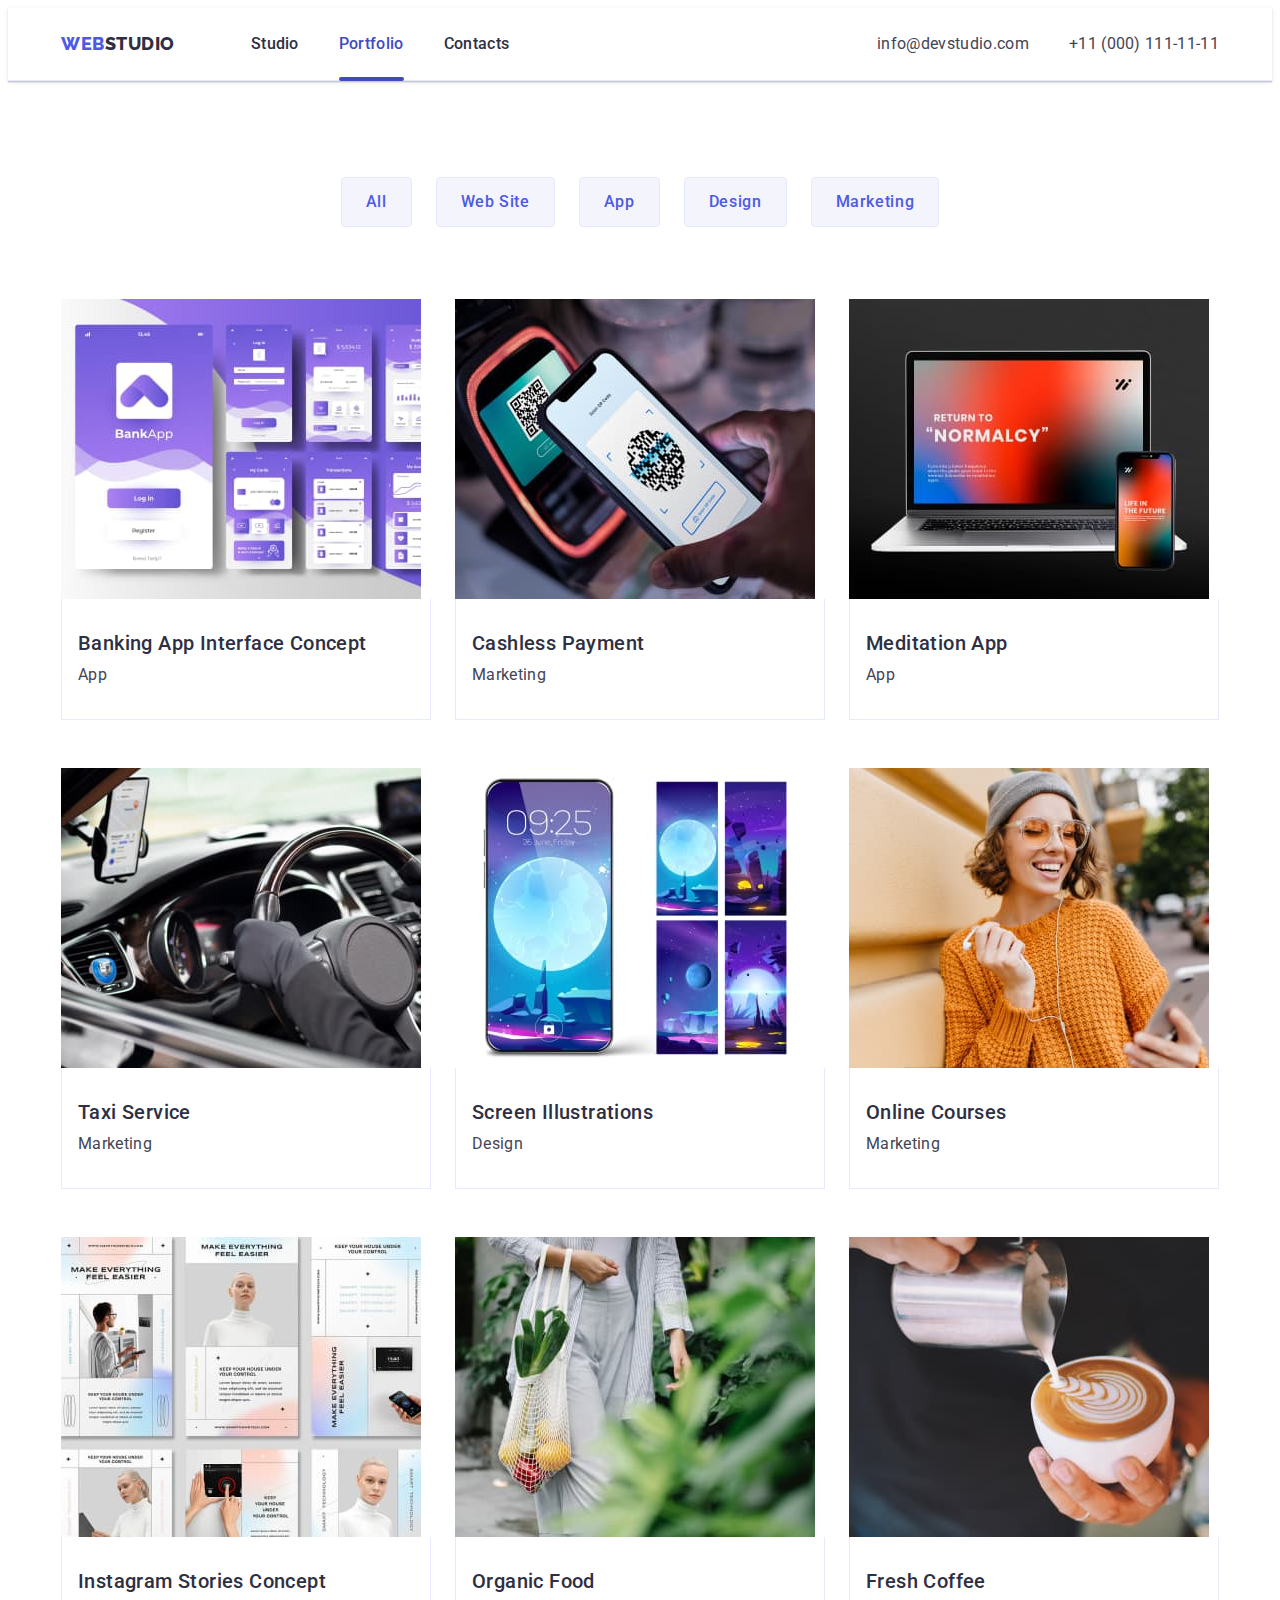
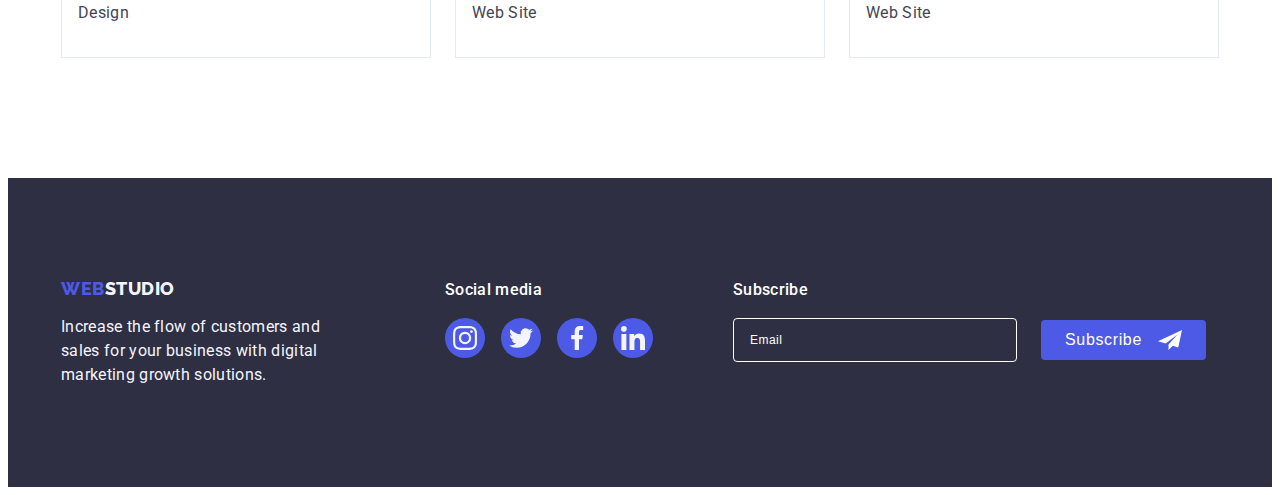
==== portfolio.html @ 1155e31e "hw7" ====
<!DOCTYPE html>
<html lang="en">
  <head>
    <meta charset="UTF-8" />
    <meta http-equiv="X-UA-Compatible" content="IE=edge" />
    <meta name="viewport" content="width=device-width, initial-scale=1.0" />
    <title>WebStudio</title>
    <link rel="preconnect" href="https://fonts.googleapis.com" />
    <link rel="preconnect" href="https://fonts.gstatic.com" crossorigin />
    <link
      href="https://fonts.googleapis.com/css2?family=Raleway:wght@800&family=Roboto:wght@400;500;700;900&display=swap"
      rel="stylesheet"
    />
    <link
      rel="stylesheet"
      href="https://cdnjs.cloudflare.com/ajax/libs/modern-normalize/1.1.0/modern-normalize.min.css"
      integrity="sha512-wpPYUAdjBVSE4KJnH1VR1HeZfpl1ub8YT/NKx4PuQ5NmX2tKuGu6U/JRp5y+Y8XG2tV+wKQpNHVUX03MfMFn9Q=="
      crossorigin="anonymous"
      referrerpolicy="no-referrer"
    />
    <link rel="stylesheet" href="./css/styles.css" />
  </head>
  <body>
    <!-- Header section -->
    <header class="header">
      <div class="header-container container">
        <nav class="nav-container">
          <a href="./index.html" class="link-logo link"
            >Web<span class="link-title-primary">Studio</span></a
          >
          <ul class="list">
            <li><a href="./index.html" class="nav-item link">Studio</a></li>
            <li>
              <a href="./portfolio.html" class="nav-item link active">Portfolio</a>
            </li>
            <li><a href="" class="nav-item link">Contacts</a></li>
          </ul>
        </nav>
        <address class="contact-info">
          <ul class="contact-container list">
            <li>
              <a href="mailto:info@devstudio.com" class="contact link"
                >info@devstudio.com</a
              >
            </li>
            <li>
              <a href="tel:+110001111111" class="contact link"
                >+11 (000) 111-11-11</a
              >
            </li>
          </ul>
        </address>
      </div>
    </header>
    <main>
      <!-- Filter section -->
      <section class="portfolio-section">
        <div class="container">
          <h1 class="hidden-title">Portfolio</h1>
          <ul class="list list-filter">
            <li>
              <button type="button" class="filter-button">All</button>
            </li>
            <li>
              <button type="button" class="filter-button">Web Site</button>
            </li>
            <li>
              <button type="button" class="filter-button">App</button>
            </li>
            <li>
              <button type="button" class="filter-button">Design</button>
            </li>
            <li>
              <button type="button" class="filter-button">Marketing</button>
            </li>
          </ul>
          <!-- Examples -->
          <ul class="list list-examples-d">
            <li class="list-examples-d-item">
              <a href="" class="link-project link">
                <div class="thumb">
                  <img
                    src="./images/portfolio/img.jpg"
                    alt="example of service"
                    width="360"
                  />
                  <p class="overlay-text">
                    14 Stylish and User-Friendly App Design Concepts · Task
                    Manager App · Calorie Tracker App · Exotic Fruit Ecommerce
                    App · Cloud Storage App
                  </p>
                </div>
                <div class="list-examples-desc">
                  <h2 class="serv-ex-title">Banking App Interface Concept</h2>
                  <p class="serv-ex-desc">App</p>
                </div>
              </a>
            </li>
            <li class="list-examples-d-item">
              <a href="" class="link-project link">
                <div class="thumb">
                  <img
                    src="./images/portfolio/img2.jpg"
                    alt="example of service"
                    width="360"
                  />
                  <p class="overlay-text">
                    14 Stylish and User-Friendly App Design Concepts · Task
                    Manager App · Calorie Tracker App · Exotic Fruit Ecommerce
                    App · Cloud Storage App
                  </p>
                </div>
                <div class="list-examples-desc">
                  <h2 class="serv-ex-title">Cashless Payment</h2>
                  <p class="serv-ex-desc">Marketing</p>
                </div>
              </a>
            </li>
            <li class="list-examples-d-item">
              <a href="" class="link-project link">
                <div class="thumb">
                  <img
                    src="./images/portfolio/img3.jpg"
                    alt="example of service"
                    width="360"
                  />
                  <p class="overlay-text">
                    14 Stylish and User-Friendly App Design Concepts · Task
                    Manager App · Calorie Tracker App · Exotic Fruit Ecommerce
                    App · Cloud Storage App
                  </p>
                </div>
                <div class="list-examples-desc">
                  <h2 class="serv-ex-title">Meditation App</h2>
                  <p class="serv-ex-desc">App</p>
                </div>
              </a>
            </li>
            <li class="list-examples-d-item">
              <a href="" class="link-project link">
                <div class="thumb">
                  <img
                    src="./images/portfolio/img4.jpg"
                    alt="example of service"
                    width="360"
                  />
                  <p class="overlay-text">
                    14 Stylish and User-Friendly App Design Concepts · Task
                    Manager App · Calorie Tracker App · Exotic Fruit Ecommerce
                    App · Cloud Storage App
                  </p>
                </div>
                <div class="list-examples-desc">
                  <h2 class="serv-ex-title">Taxi Service</h2>
                  <p class="serv-ex-desc">Marketing</p>
                </div>
              </a>
            </li>
            <li class="list-examples-d-item">
              <a href="" class="link-project link">
                <div class="thumb">
                  <img
                    src="./images/portfolio/img5.jpg"
                    alt="example of service"
                    width="360"
                  />
                  <p class="overlay-text">
                    14 Stylish and User-Friendly App Design Concepts · Task
                    Manager App · Calorie Tracker App · Exotic Fruit Ecommerce
                    App · Cloud Storage App
                  </p>
                </div>
                <div class="list-examples-desc">
                  <h2 class="serv-ex-title">Screen Illustrations</h2>
                  <p class="serv-ex-desc">Design</p>
                </div>
              </a>
            </li>
            <li class="list-examples-d-item">
              <a href="" class="link-project link">
                <div class="thumb">
                  <img
                    src="./images/portfolio/img6.jpg"
                    alt="example of service"
                    width="360"
                  />
                  <p class="overlay-text">
                    14 Stylish and User-Friendly App Design Concepts · Task
                    Manager App · Calorie Tracker App · Exotic Fruit Ecommerce
                    App · Cloud Storage App
                  </p>
                </div>
                <div class="list-examples-desc">
                  <h2 class="serv-ex-title">Online Courses</h2>
                  <p class="serv-ex-desc">Marketing</p>
                </div>
              </a>
            </li>
            <li class="list-examples-d-item">
              <a href="" class="link-project link">
                <div class="thumb">
                  <img
                    src="./images/portfolio/img7.jpg"
                    alt="example of service"
                    width="360"
                  />
                  <p class="overlay-text">
                    14 Stylish and User-Friendly App Design Concepts · Task
                    Manager App · Calorie Tracker App · Exotic Fruit Ecommerce
                    App · Cloud Storage App
                  </p>
                </div>
                <div class="list-examples-desc">
                  <h2 class="serv-ex-title">Instagram Stories Concept</h2>
                  <p class="serv-ex-desc">Design</p>
                </div>
              </a>
            </li>
            <li class="list-examples-d-item">
              <a href="" class="link-project link">
                <div class="thumb">
                  <img
                    src="./images/portfolio/img8.jpg"
                    alt="example of service"
                    width="360"
                  />
                  <p class="overlay-text">
                    14 Stylish and User-Friendly App Design Concepts · Task
                    Manager App · Calorie Tracker App · Exotic Fruit Ecommerce
                    App · Cloud Storage App
                  </p>
                </div>
                <div class="list-examples-desc">
                  <h2 class="serv-ex-title">Organic Food</h2>
                  <p class="serv-ex-desc">Web Site</p>
                </div>
              </a>
            </li>
            <li class="list-examples-d-item">
              <a href="" class="link-project link">
                <div class="thumb">
                  <img
                    src="./images/portfolio/img9.jpg"
                    alt="example of service"
                    width="360"
                  />
                  <p class="overlay-text">
                    14 Stylish and User-Friendly App Design Concepts · Task
                    Manager App · Calorie Tracker App · Exotic Fruit Ecommerce
                    App · Cloud Storage App
                  </p>
                </div>
                <div class="list-examples-desc">
                  <h2 class="serv-ex-title">Fresh Coffee</h2>
                  <p class="serv-ex-desc">Web Site</p>
                </div>
              </a>
            </li>
          </ul>
        </div>
      </section>
    </main>
    <footer class="footer">
      <div class="footer-container container">
        <div class="footer-container-info">
          <a href="./index.html" class="link-logo footer-link link"
            >Web<span class="link-title-secondary">Studio</span></a
          >
          <p class="footer-text">
            Increase the flow of customers and sales for your business with
            digital marketing growth solutions.
          </p>
        </div>
        <div class="footer-socials-links">
          <p class="soc-media" style="margin-top: 0">Social media</p>
          <ul class="footer-soc-list list">
            <li class="footer-soc-item">
              <a href="" class="footer-soc-link link">
                <svg class="footer-icon" width="24" height="24">
                  <use href="./images/icons.svg#icon-instagram"></use>
                </svg>
              </a>
            </li>
            <li class="footer-soc-item">
              <a href="" class="footer-soc-link link">
                <svg class="footer-icon" width="24" height="24">
                  <use href="./images/icons.svg#icon-twitter"></use>
                </svg>
              </a>
            </li>
            <li class="footer-soc-item">
              <a href="" class="footer-soc-link link">
                <svg class="footer-icon" width="24" height="24">
                  <use href="./images/icons.svg#icon-facebook"></use>
                </svg>
              </a>
            </li>
            <li class="footer-soc-item">
              <a href="" class="footer-soc-link link">
                <svg class="footer-icon" width="24" height="24">
                  <use href="./images/icons.svg#icon-linkedin"></use>
                </svg>
              </a>
            </li>
          </ul>
        </div>
        <div class="subscription-form">
          <p class="subscription-title">Subscribe</p>
          <form>
            <div class="sub-form-wrapper">
              <input
                class="subscription-form-field"
                type="email"
                name="sub_field"
                id="sub_field"
                placeholder="Email"
              />
              <button class="sub-button button" type="button">
                Subscribe
                <svg class="sub-icon" width="24" height="24">
                  <use href="./images/icons.svg#icon-sub"></use>
                </svg>
              </button>
            </div>
          </form>
        </div>
      </div>
    </footer>
  </body>
</html>
---- css/styles.css ----
.list {
  list-style: none;
  padding: 0;
  margin: 0;
}

.link {
  color: inherit;
  text-decoration: none;
}

h1,
h2,
h3,
h4,
h5,
h6,
p {
  margin: 0;
}

img {
  display: block;
  max-width: 100%;
  height: auto;
}

button {
  cursor: pointer;
}
:root {
  --color-iris: #4d5ae5;
  --color-ocean: #404bbf;
  --color-navy-blue: #2e2f42;
  --color-green: #31d0aa;
  --color-slate: #434455;
  --color-light-slate: #8e8f99;
  --color-cornflower: #e7e9fc;
  --color-cloud: #f4f4fd;
  --color-navy-blue-modal: #2e2f42;
  --color-grey: #2e2f42;
  --color-white: #ffffff;
  --color-dairy: #fcfcfc;
  --anim-style: 250ms cubic-bezier(0.4, 0, 0.2, 1);
}
img {
  display: block;
}
body {
  font-size: 16px;
  font-family: 'Roboto', sans-serif;
  background-color: var(--color-white);
  color: var(--color-slate);
}

.container {
  max-width: 1158px;
  margin: 0 auto;
  padding: 0 15px;
}
/* Header section */

.header {
  background-color: var(--color-white);
  border-bottom: 1px solid var(--color-cornflower);
  box-shadow: 0px 2px 1px rgba(46, 47, 66, 0.08),
    0px 1px 1px rgba(46, 47, 66, 0.16), 0px 1px 6px rgba(46, 47, 66, 0.08);
}
.header-container {
  display: flex;
  align-items: center;
}
.nav-container {
  display: flex;
  justify-content: center;
  align-items: center;
  margin-right: auto;
}
.nav-container .list {
  gap: 40px;
  display: flex;
  /* padding: 24px 0; */
}
.nav-list {
  gap: 40px;
  display: flex;
  padding: 24px 0;
}
.contact-container {
  gap: 40px;
  display: flex;
}
/* Logo */
.link-logo {
  font-family: 'Raleway', sans-serif;
  font-weight: 800;
  font-size: 18px;
  line-height: 1.17;
  letter-spacing: 0.03em;
  text-transform: uppercase;
  text-decoration: none;
  color: var(--color-iris);
  margin-right: 76px;
}

.link-title-primary {
  color: var(--color-navy-blue);
}

/* Navigation */

.list {
  list-style: none;
  padding: 0;
  margin: 0;
}
.nav-item {
  font-weight: 500;
  font-size: 16px;
  line-height: 1.5;
  letter-spacing: 0.02em;
  color: var(--color-navy-blue);
  padding: 24px 0;
  display: block;
  position: relative;
  transition: color var(--anim-style);
}
.link {
  text-decoration: none;
}
.link:hover,
.link:focus {
  color: var(--color-ocean);
}

/* Contacts */

.contact-info {
  font-style: normal;
}

.contact {
  font-weight: 400;
  text-decoration: none;
  line-height: 1.5;
  letter-spacing: 0.02em;
  transition: color var(--anim-style);
}

.contact:hover {
  color: var(--color-ocean);
}

.contact:focus {
  color: var(--color-ocean);
}

/* Hero section  */
.hero-section {
  background-color: var(--color-navy-blue);
  padding: 188px 0;
  background-image: linear-gradient(
      rgba(46, 47, 66, 0.7),
      rgba(46, 47, 66, 0.7)
    ),
    url(../images/heroimg.jpg);
  background-repeat: no-repeat;
  background-size: cover;
  background-position: center;
  margin: 0 auto;
  max-width: 1440px;
}

.order-button {
  font-family: 'Roboto', sans-serif;
  font-weight: 500;
  font-size: 16px;
  line-height: 1.5;
  letter-spacing: 0.04em;
  background: var(--color-iris);
  box-shadow: 0px 4px 4px rgba(0, 0, 0, 0.15);
  border-radius: 4px;
  color: var(--color-white);
  display: block;
  min-width: 169px;
  height: 56px;
  border: none;
  padding: 16px 32px;
  margin-right: auto;
  margin-left: auto;
  cursor: pointer;
  transition: background-color var(--anim-style);
}

.order-button:hover,
.order-button:focus {
  background: var(--color-ocean);
  box-shadow: 0px 4px 4px rgba(0, 0, 0, 0.15);
}

.main-title {
  font-weight: 700;
  font-size: 56px;
  line-height: 1.07;
  letter-spacing: 0.02em;
  color: var(--color-white);
  text-align: center;
  max-width: 496px;
  margin: 0 auto;
  margin-bottom: 48px;
  text-align: center;
}

/* Services */
.hidden-title {
  position: absolute;
  width: 1px;
  height: 1px;
  margin: -1px;
  border: 0;
  padding: 0;
  white-space: nowrap;
  clip-path: inset(100%);
  clip: rect(0 0 0 0);
  overflow: hidden;
}
.list-services {
  list-style: none;
  display: flex;
  gap: 24px;
}
.list-service-item {
  flex-basis: calc(((100% - 3 * 24px) / 4));
}
.icons-cont {
  display: flex;
  justify-content: center;
  align-items: center;
  background-color: var(--color-cloud);
  border-radius: 4px;
  width: 264px;
  height: 112px;
  margin-bottom: 8px;
}
.serv-desc {
  font-weight: 400;
  font-size: 16px;
  line-height: 1.5;
  letter-spacing: 0.02em;
  color: var(--color-slate);
}

.serv-title {
  font-weight: 500;
  font-size: 20px;
  line-height: 1.2;
  letter-spacing: 0.02em;
  color: var(--color-navy-blue);
  margin-bottom: 8px;
}

/* Services example */

.list-examples {
  list-style: none;
  display: flex;
  gap: 24px;
}
.services-section {
  padding: 120px 0;
}
.title-examples {
  font-weight: 700;
  font-size: 36px;
  line-height: 1.11;
  letter-spacing: 0.02em;
  text-transform: capitalize;
  color: var(--color-navy-blue);
  text-align: center;
  margin-bottom: 72px;
}
.examples-section {
  padding-bottom: 120px;
}
/* Team */

.team-section {
  background-color: var(--color-cloud);
  padding: 120px 0;
}

.title-team {
  font-weight: 700;
  font-size: 36px;
  line-height: 1.11;
  letter-spacing: 0.02em;
  text-transform: capitalize;
  color: var(--color-navy-blue);
  text-align: center;
  margin-bottom: 72px;
}
.emp-desc {
  padding: 32px 0;
}
.employee-name {
  font-weight: 500;
  font-size: 20px;
  line-height: 1.2;
  letter-spacing: 0.02em;
  color: var(--color-navy-blue);
  text-align: center;
  margin-bottom: 8px;
}

.duty {
  font-weight: 400;
  font-size: 16px;
  line-height: 1.5;
  letter-spacing: 0.02em;
  color: var(--color-slate);
  text-align: center;
  margin-bottom: 8px;
}
.socials {
  display: flex;
  justify-content: center;
  align-items: center;
  gap: 24px;
}
.socials-link {
  background-color: var(--color-iris);
  width: 40px;
  height: 40px;
  display: flex;
  justify-content: center;
  align-items: center;
  border-radius: 50%;
  transition: background-color var(--anim-style);
}
.socials-link:hover,
.socials-link:focus {
  background-color: var(--color-ocean);
}
.socials-icon {
  fill: var(--color-cloud);
}
.list-team {
  list-style: none;
  display: flex;
  gap: 24px;
}

.team-frame {
  background-color: var(--color-white);
  flex-basis: calc((100% - 3 * 24px) / 4);
  border-radius: 0 0 4px 4px;
  box-shadow: 0px 1px 6px rgba(46, 47, 66, 0.08),
    0px 1px 1px rgba(46, 47, 66, 0.16), 0px 2px 1px rgba(46, 47, 66, 0.08);
}

/* Footer */

.footer {
  background-color: var(--color-navy-blue);
  padding: 100px 0;
}
.footer-container {
  display: flex;
  align-items: baseline;
}
.footer-container-info {
  margin-right: 120px;
}
.link-title-secondary {
  color: var(--color-cloud);
}
.soc-media {
  font-family: 'Roboto';
  font-weight: 500;
  font-size: 16px;
  line-height: 1.5;
  letter-spacing: 0.02em;
  margin-bottom: 16px;
  color: var(--color-white);
  margin-bottom: 16px;
}
.footer-soc-list {
  display: flex;
  gap: 16px;
}
.footer-soc-item {
  width: 40px;
  height: 40px;
}
.footer-soc-link {
  background-color: var(--color-iris);
  width: 100%;
  height: 100%;
  display: flex;
  justify-content: center;
  align-items: center;
  border-radius: 50%;
  transition: background-color var(--anim-style);
}
.footer-soc-link:hover,
.footer-soc-link:focus {
  background-color: var(--color-green);
}
.footer-text {
  font-size: 16px;
  line-height: 1.5;
  letter-spacing: 0.02em;
  color: var(--color-cloud);
  width: 264px;
}
.footer-link {
  display: inline-block;
  margin-bottom: 16px;
  margin-right: 0;
}
.footer-icon {
  fill: var(--color-cloud);
}

.subscription-form {
  margin-left: 80px;
}

.sub-form-wrapper {
  display: flex;
  justify-content: center;
  align-items: center;
  gap: 24px;
}

.subscription-title {
  font-weight: 500;
  font-size: 16px;
  line-height: 1.5;
  letter-spacing: 0.02em;
  color: var(--color-white);
  margin-bottom: 16px;
}

.subscription-form-field {
  border: 1px solid var(--color-white);
  border-radius: 4px;
  width: 264px;
  height: 40px;
  background-color: var(--color-navy-blue);
  outline: transparent;
  outline-offset: -1px;
  transition: outline var(--anim-style);
  color: var(--color-white);
  padding-left: 16px;
  font-size: 12px;
  line-height: 2;
  letter-spacing: 0.04em;
}

.subscription-form-field::placeholder {
  color: var(--color-white);
}

.subscription-form-field:focus {
  outline: 1px solid var(--color-iris);
}

.sub-button {
  display: flex;
  justify-content: center;
  align-items: center;
  background: var(--color-iris);
  border-radius: 4px;
  font-weight: 500;
  font-size: 16px;
  line-height: 1.5;
  letter-spacing: 0.04em;
  color: var(--color-white);
  gap: 16px;
  width: 165px;
  height: 40px;
  padding: 8px 24px;
  border: none;
  transition: background var(--anim-style);
}

.sub-button:hover,
.sub-button:focus {
  background: var(--color-ocean);
}

/* Portfolio */

.portfolio-section {
  padding: 96px 0 120px;
}
.list-filter {
  display: flex;
  justify-content: center;
  gap: 24px;
  margin-bottom: 72px;
}

/* Buttons */
.filter-button {
  font-family: 'Roboto', sans-serif;
  background-color: var(--color-cloud);
  font-weight: 500;
  font-size: 16px;
  line-height: 1.5;
  letter-spacing: 0.04em;
  color: var(--color-iris);
  padding: 12px 24px;
  border: 1px solid var(--color-cornflower);
  border-radius: 4px;
  transition: color var(--anim-style), background-color var(--anim-style),
    border-color var(--anim-style), box-shadow var(--anim-style);
}

.filter-button:hover,
.filter-button:focus {
  background: var(--color-ocean);
  color: var(--color-white);
  border: 1px solid transparent;
  box-shadow: 0px 3px 1px rgba(0, 0, 0, 0.1), 0px 2px 1px rgba(0, 0, 0, 0.08),
    0px 2px 2px rgba(0, 0, 0, 0.12);
}

/* Examples portfolio */
.list-examples-d {
  display: flex;
  flex-wrap: wrap;
  column-gap: 24px;
  row-gap: 48px;
  padding: 0;
  margin: 0;
}
.list-examples-d-item {
  flex-basis: calc((100% - 2 * 24px) / 3);
}
.list-examples-desc {
  padding: 32px 16px;
  border: 1px solid var(--color-cornflower);
  border-top: none;
}
.serv-ex-title {
  font-weight: 500;
  font-size: 20px;
  line-height: 1.2;
  letter-spacing: 0.02em;
  color: var(--color-navy-blue);
  margin-bottom: 8px;
}

.serv-ex-desc {
  font-weight: 400;
  font-size: 16px;
  line-height: 1.5;
  letter-spacing: 0.02em;
  color: var(--color-slate);
}

.link-project {
  text-decoration: none;
  display: block;
  transition: box-shadow var(--anim-style);
}
.link-project:hover,
.link-project:focus {
  box-shadow: 0px 1px 6px rgba(46, 47, 66, 0.08),
    0px 1px 1px rgba(46, 47, 66, 0.16), 0px 2px 1px rgba(46, 47, 66, 0.08);
  transition: box-shadow var(--anim-style);
}
/* customers */

.customers {
  padding-top: 120px;
  padding-bottom: 120px;
}
.cust-title {
  font-family: 'Roboto';
  font-style: normal;
  font-weight: 700;
  font-size: 36px;
  line-height: 1.11;
  text-align: center;
  letter-spacing: 0.02em;
  text-transform: capitalize;
  color: var(--color-navy-blue);
  margin-bottom: 72px;
}
.cust-list {
  display: flex;
  justify-content: center;
  align-items: center;
  gap: 24px;
}
.cust-item {
  width: calc((100% - 120px) / 6);
  height: 88px;
}
.cust-link {
  border: 1px solid var(--color-light-slate);
  border-radius: 4px;
  width: 100%;
  height: 100%;
  display: flex;
  justify-content: center;
  align-items: center;
  color: var(--color-light-slate);
  transition: border-color var(--anim-style), color var(--anim-style);
}
.cust-link:hover,
.cust-link:focus {
  border: 1px solid var(--color-ocean);
  color: var(--color-ocean);
}
.cust-logo {
  fill: currentColor;
}
/* Modal window */

.backdrop {
  position: fixed;
  top: 0;
  left: 0;
  width: 100%;
  height: 100%;
  background: rgba(46, 47, 66, 0.4);
  backdrop-filter: blur(2px);
}

.modal {
  width: 408px;
  min-height: 584px;
  background: var(--color-dairy);
  box-shadow: 0px 1px 1px rgba(0, 0, 0, 0.14), 0px 1px 3px rgba(0, 0, 0, 0.12),
    0px 2px 1px rgba(0, 0, 0, 0.2);
  border-radius: 4px;
  position: absolute;
  top: calc(50%);
  left: calc(50%);
  transform: translate(-50%, -50%);
  transition: transform var(--anim-style);
  padding: 24px;
  padding-top: 72px;
}

.modal-close-btn {
  background-color: var(--color-cornflower);
  border: 1px solid rgba(0, 0, 0, 0.1);
  border-radius: 50%;
  height: 24px;
  width: 24px;
  position: absolute;
  top: 24px;
  right: 24px;
  display: flex;
  align-items: center;
  justify-content: center;
  padding: 0;
  transition: background-color var(--anim-style), border var(--anim-style);
  fill: var(--color-navy-blue);
}

.modal-close-btn:hover,
.modal-close-btn:focus {
  background-color: var(--color-ocean);
  fill: var(--color-white);
}

.modal-close-icon {
  transition: fill var(--anim-style);
}

.backdrop.is-hidden {
  opacity: 0;
  pointer-events: none;
  visibility: hidden;
  transition-delay: 250ms;
  transition: opacity var(--anim-style), visibility var(--anim-style);
}

.backdrop.is-hidden .modal {
  opacity: 0;
  transform: translate(-50%, -70%);
  transition-delay: 0ms;
}

.modal-title {
  display: block;
  margin-bottom: 16px;
  font-weight: 500;
  font-size: 16px;
  line-height: 1.5;
  text-align: center;
  letter-spacing: 0.02em;
  color: var(--color-navy-blue);
}

.form-label {
  display: block;
  margin-bottom: 8px;
  font-size: 12px;
  line-height: 1.17;
  letter-spacing: 0.04em;
  color: var(--color-light-slate);
  margin-bottom: 4px;
}

.form-wrapper {
  position: relative;
  margin-bottom: 8px;
}

.form-field {
  width: 100%;
  height: 40px;
  border: 1px solid rgba(46, 47, 66, 0.4);
  border-radius: 4px;
  padding: 0;
  padding-left: 38px;
  transition: outline var(--anim-style);
  font-size: 12px;
  line-height: 1.17;
  letter-spacing: 0.04em;
}

.form-field:focus {
  outline: 1px solid var(--color-iris);
}

.form-icon {
  position: absolute;
  top: 50%;
  left: 16px;
  transition: fill var(--anim-style);
  pointer-events: none;
  transform: translateY(-50%);
}

.form-field:focus + .form-icon {
  fill: var(--color-iris);
}

.form-comment {
  display: block;
  width: 100%;
  height: 120px;
  border: 1px solid rgba(46, 47, 66, 0.4);
  border-radius: 4px;
  resize: none;
  font-size: 12px;
  line-height: 1.17;
  letter-spacing: 0.04em;
  color: var(--color-navy-blue);
  padding: 8px 0 0 16px;
  transition: outline var(--anim-style);
  margin-bottom: 16px;
}

.form-comment:focus {
  outline: 1px solid var(--color-iris);
}

.form-agreement {
  display: flex;
  align-items: center;
  gap: 8px;
  margin-bottom: 24px;
}

.form-checkbox-input {
  appearance: none;
}

.form-agreement-text {
  font-size: 12px;
  line-height: 1.17;
  letter-spacing: 0.04em;
  color: var(--color-light-slate);
}

.custom-check {
  content: '';
  display: block;
  width: 16px;
  height: 16px;
  border: 1px solid rgba(46, 47, 66, 0.4);
  border-radius: 2px;
}

.form-agreement-link {
  color: var(--color-iris);
}

.form-checkbox-input:checked + .custom-check {
  background-repeat: no-repeat;
  background-position: center;
  background-image: url(../images/check-icon.svg);
  background-color: var(--color-ocean);
  border: 1px solid var(--color-ocean);
  border-radius: 2px;
}

/* Overlay */

.thumb {
  position: relative;
  overflow: hidden;
}

.overlay-text {
  color: var(--color-cloud);
  position: absolute;
  width: 100%;
  height: 100%;
  top: 0;
  left: 0;
  background-color: var(--color-iris);
  padding: 40px 32px;
  transform: translateY(100%);
  transition: transform var(--anim-style);
  line-height: 1.5;
  letter-spacing: 0.02em;
}

.link-project:hover .overlay-text,
.link-project:focus .overlay-text {
  transform: translateY(0);
}
.active {
  color: var(--color-ocean);
}
.active::after {
  background-color: var(--color-ocean);
  bottom: -1px;
  width: 100%;
  height: 4px;
  border-radius: 2px;
  content: '';
  display: block;
  color: var(--color-ocean);
  position: absolute;
  left: 0;
}
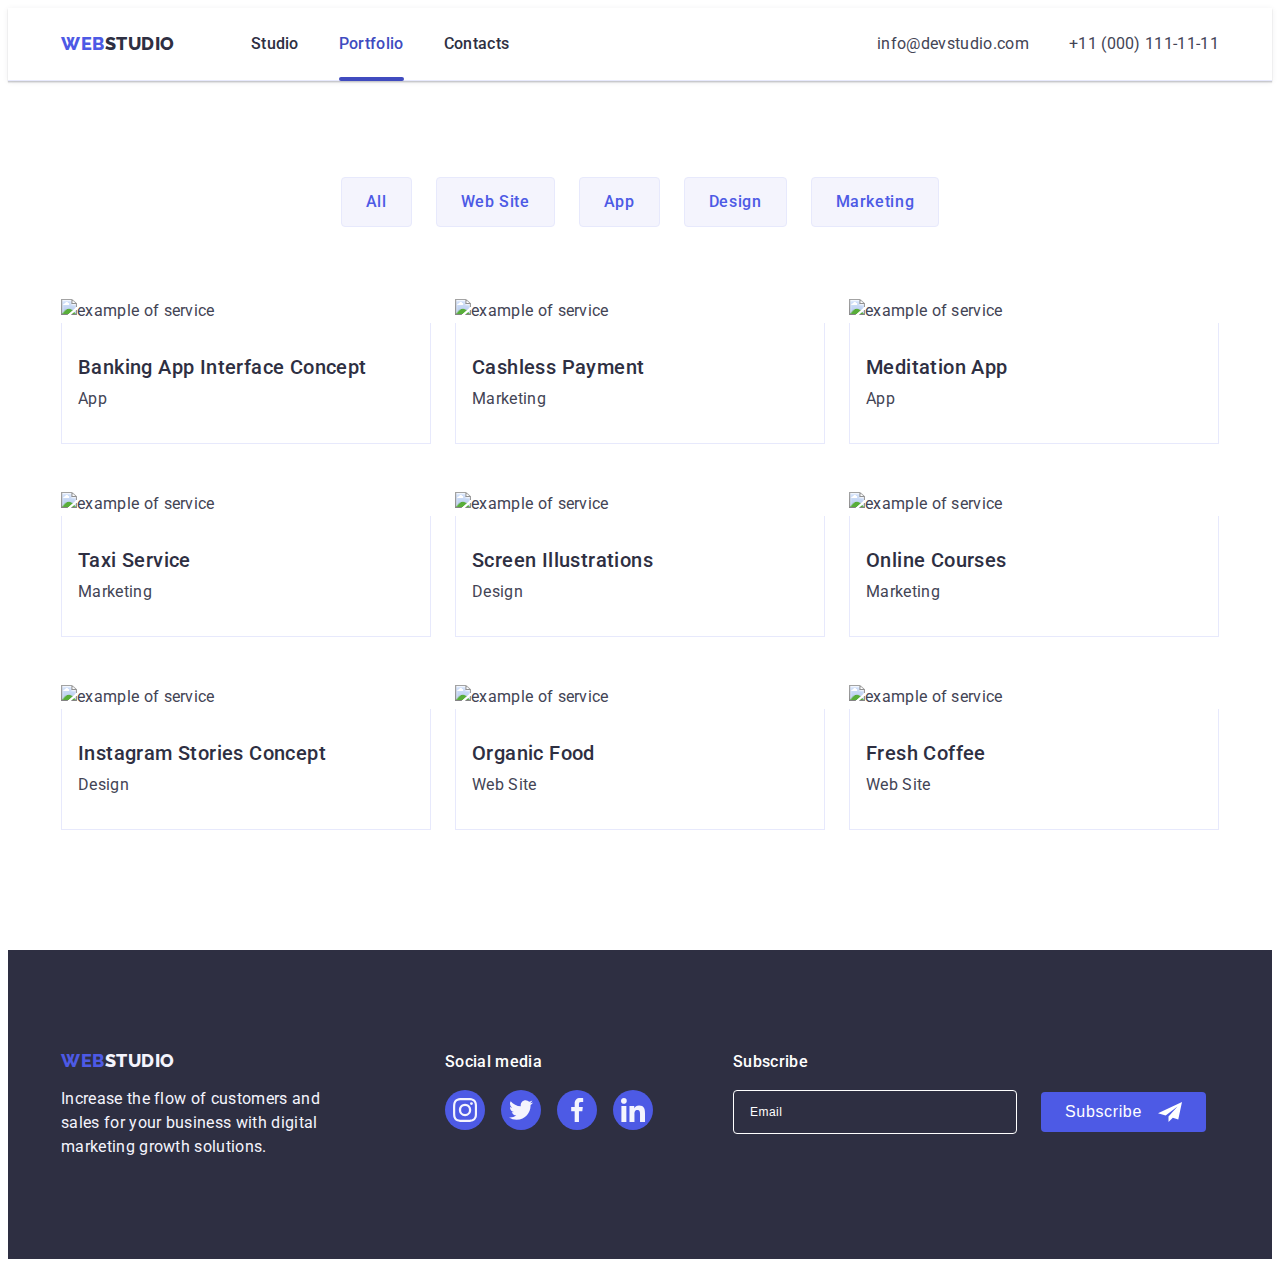
==== commit 28c2c53a: "upd" ====
--- a/portfolio.html
+++ b/portfolio.html
@@ -4,20 +4,18 @@
     <meta charset="UTF-8" />
     <meta http-equiv="X-UA-Compatible" content="IE=edge" />
     <meta name="viewport" content="width=device-width, initial-scale=1.0" />
-    <title>WebStudio</title>
+    <title>Portfolio</title>
     <link rel="preconnect" href="https://fonts.googleapis.com" />
     <link rel="preconnect" href="https://fonts.gstatic.com" crossorigin />
     <link
       href="https://fonts.googleapis.com/css2?family=Raleway:wght@800&family=Roboto:wght@400;500;700;900&display=swap"
-      rel="stylesheet"
-    />
+      rel="stylesheet" />
     <link
       rel="stylesheet"
       href="https://cdnjs.cloudflare.com/ajax/libs/modern-normalize/1.1.0/modern-normalize.min.css"
       integrity="sha512-wpPYUAdjBVSE4KJnH1VR1HeZfpl1ub8YT/NKx4PuQ5NmX2tKuGu6U/JRp5y+Y8XG2tV+wKQpNHVUX03MfMFn9Q=="
       crossorigin="anonymous"
-      referrerpolicy="no-referrer"
-    />
+      referrerpolicy="no-referrer" />
     <link rel="stylesheet" href="./css/styles.css" />
   </head>
   <body>
@@ -25,28 +23,26 @@
     <header class="header">
       <div class="header-container container">
         <nav class="nav-container">
-          <a href="./index.html" class="link-logo link"
-            >Web<span class="link-title-primary">Studio</span></a
-          >
-          <ul class="list">
-            <li><a href="./index.html" class="nav-item link">Studio</a></li>
-            <li>
+          <a href="./index.html" class="link-logo link">Web<span class="link-title-primary">Studio</span></a>
+          <ul class="nav-list list">
+            <li class="menu-item">
+              <a href="./index.html" class="nav-item link">Studio</a>
+            </li>
+            <li class="menu-item">
               <a href="./portfolio.html" class="nav-item link active">Portfolio</a>
             </li>
-            <li><a href="" class="nav-item link">Contacts</a></li>
+            <li class="menu-item">
+              <a href="" class="nav-item link">Contacts</a>
+            </li>
           </ul>
         </nav>
         <address class="contact-info">
-          <ul class="contact-container list">
-            <li>
-              <a href="mailto:info@devstudio.com" class="contact link"
-                >info@devstudio.com</a
-              >
-            </li>
-            <li>
-              <a href="tel:+110001111111" class="contact link"
-                >+11 (000) 111-11-11</a
-              >
+          <ul class="list-contacts list">
+            <li>
+              <a href="mailto:info@devstudio.com" class="contact link">info@devstudio.com</a>
+            </li>
+            <li>
+              <a href="tel:+110001111111" class="contact link">+11 (000) 111-11-11</a>
             </li>
           </ul>
         </address>
@@ -54,203 +50,158 @@
     </header>
     <main>
       <!-- Filter section -->
-      <section class="portfolio-section">
+      <section class="portfolio-section section">
         <div class="container">
           <h1 class="hidden-title">Portfolio</h1>
-          <ul class="list list-filter">
-            <li>
-              <button type="button" class="filter-button">All</button>
-            </li>
-            <li>
-              <button type="button" class="filter-button">Web Site</button>
-            </li>
-            <li>
-              <button type="button" class="filter-button">App</button>
-            </li>
-            <li>
-              <button type="button" class="filter-button">Design</button>
-            </li>
-            <li>
-              <button type="button" class="filter-button">Marketing</button>
+          <ul class="list-filter list">
+            <li>
+              <button type="button" class="filter-button button">All</button>
+            </li>
+            <li>
+              <button type="button" class="filter-button button">Web Site</button>
+            </li>
+            <li>
+              <button type="button" class="filter-button button">App</button>
+            </li>
+            <li>
+              <button type="button" class="filter-button button">Design</button>
+            </li>
+            <li>
+              <button type="button" class="filter-button button">Marketing</button>
             </li>
           </ul>
           <!-- Examples -->
-          <ul class="list list-examples-d">
-            <li class="list-examples-d-item">
-              <a href="" class="link-project link">
-                <div class="thumb">
-                  <img
-                    src="./images/portfolio/img.jpg"
-                    alt="example of service"
-                    width="360"
-                  />
-                  <p class="overlay-text">
-                    14 Stylish and User-Friendly App Design Concepts · Task
-                    Manager App · Calorie Tracker App · Exotic Fruit Ecommerce
-                    App · Cloud Storage App
-                  </p>
-                </div>
-                <div class="list-examples-desc">
+          <ul class="list-ex-port list">
+            <li class="ex-list-item">
+              <a href="" class="link-project link">
+                <div class="thumb">
+                  <img src="./images/images-portfolio/example1.jpg" alt="example of service" width="360" />
+                    <p class="overlay-text">
+                      14 Stylish and User-Friendly App Design Concepts · Task Manager App · Calorie Tracker App · Exotic
+                      Fruit Ecommerce App · Cloud Storage App
+                    </p>
+                </div>
+                <div class="ex-item">
                   <h2 class="serv-ex-title">Banking App Interface Concept</h2>
                   <p class="serv-ex-desc">App</p>
                 </div>
               </a>
             </li>
-            <li class="list-examples-d-item">
-              <a href="" class="link-project link">
-                <div class="thumb">
-                  <img
-                    src="./images/portfolio/img2.jpg"
-                    alt="example of service"
-                    width="360"
-                  />
-                  <p class="overlay-text">
-                    14 Stylish and User-Friendly App Design Concepts · Task
-                    Manager App · Calorie Tracker App · Exotic Fruit Ecommerce
-                    App · Cloud Storage App
-                  </p>
-                </div>
-                <div class="list-examples-desc">
+            <li class="ex-list-item">
+              <a href="" class="link-project link">
+                <div class="thumb">
+                  <img src="./images/images-portfolio/example2.jpg" alt="example of service" width="360" />
+                    <p class="overlay-text">
+                      14 Stylish and User-Friendly App Design Concepts · Task Manager App · Calorie Tracker App · Exotic
+                      Fruit Ecommerce App · Cloud Storage App
+                    </p>
+                </div>
+                <div class="ex-item">
                   <h2 class="serv-ex-title">Cashless Payment</h2>
                   <p class="serv-ex-desc">Marketing</p>
                 </div>
               </a>
             </li>
-            <li class="list-examples-d-item">
-              <a href="" class="link-project link">
-                <div class="thumb">
-                  <img
-                    src="./images/portfolio/img3.jpg"
-                    alt="example of service"
-                    width="360"
-                  />
-                  <p class="overlay-text">
-                    14 Stylish and User-Friendly App Design Concepts · Task
-                    Manager App · Calorie Tracker App · Exotic Fruit Ecommerce
-                    App · Cloud Storage App
-                  </p>
-                </div>
-                <div class="list-examples-desc">
+            <li class="ex-list-item">
+              <a href="" class="link-project link">
+                <div class="thumb">
+                  <img src="./images/images-portfolio/example3.jpg" alt="example of service" width="360" />
+                    <p class="overlay-text">
+                      14 Stylish and User-Friendly App Design Concepts · Task Manager App · Calorie Tracker App · Exotic
+                      Fruit Ecommerce App · Cloud Storage App
+                    </p>
+                </div>
+                <div class="ex-item">
                   <h2 class="serv-ex-title">Meditation App</h2>
                   <p class="serv-ex-desc">App</p>
                 </div>
               </a>
             </li>
-            <li class="list-examples-d-item">
-              <a href="" class="link-project link">
-                <div class="thumb">
-                  <img
-                    src="./images/portfolio/img4.jpg"
-                    alt="example of service"
-                    width="360"
-                  />
-                  <p class="overlay-text">
-                    14 Stylish and User-Friendly App Design Concepts · Task
-                    Manager App · Calorie Tracker App · Exotic Fruit Ecommerce
-                    App · Cloud Storage App
-                  </p>
-                </div>
-                <div class="list-examples-desc">
+            <li class="ex-list-item">
+              <a href="" class="link-project link">
+                <div class="thumb">
+                  <img src="./images/images-portfolio/example4.jpg" alt="example of service" width="360" />
+                    <p class="overlay-text">
+                      14 Stylish and User-Friendly App Design Concepts · Task Manager App · Calorie Tracker App · Exotic
+                      Fruit Ecommerce App · Cloud Storage App
+                    </p>
+                </div>
+                <div class="ex-item">
                   <h2 class="serv-ex-title">Taxi Service</h2>
                   <p class="serv-ex-desc">Marketing</p>
                 </div>
               </a>
             </li>
-            <li class="list-examples-d-item">
-              <a href="" class="link-project link">
-                <div class="thumb">
-                  <img
-                    src="./images/portfolio/img5.jpg"
-                    alt="example of service"
-                    width="360"
-                  />
-                  <p class="overlay-text">
-                    14 Stylish and User-Friendly App Design Concepts · Task
-                    Manager App · Calorie Tracker App · Exotic Fruit Ecommerce
-                    App · Cloud Storage App
-                  </p>
-                </div>
-                <div class="list-examples-desc">
+            <li class="ex-list-item">
+              <a href="" class="link-project link">
+                <div class="thumb">
+                  <img src="./images/images-portfolio/example5.jpg" alt="example of service" width="360" />
+                    <p class="overlay-text">
+                      14 Stylish and User-Friendly App Design Concepts · Task Manager App · Calorie Tracker App · Exotic
+                      Fruit Ecommerce App · Cloud Storage App
+                    </p>
+                </div>
+                <div class="ex-item">
                   <h2 class="serv-ex-title">Screen Illustrations</h2>
                   <p class="serv-ex-desc">Design</p>
                 </div>
               </a>
             </li>
-            <li class="list-examples-d-item">
-              <a href="" class="link-project link">
-                <div class="thumb">
-                  <img
-                    src="./images/portfolio/img6.jpg"
-                    alt="example of service"
-                    width="360"
-                  />
-                  <p class="overlay-text">
-                    14 Stylish and User-Friendly App Design Concepts · Task
-                    Manager App · Calorie Tracker App · Exotic Fruit Ecommerce
-                    App · Cloud Storage App
-                  </p>
-                </div>
-                <div class="list-examples-desc">
+            <li class="ex-list-item">
+              <a href="" class="link-project link">
+                <div class="thumb">
+                  <img src="./images/images-portfolio/example6.jpg" alt="example of service" width="360" />
+                    <p class="overlay-text">
+                      14 Stylish and User-Friendly App Design Concepts · Task Manager App · Calorie Tracker App · Exotic
+                      Fruit Ecommerce App · Cloud Storage App
+                    </p>
+                </div>
+                <div class="ex-item">
                   <h2 class="serv-ex-title">Online Courses</h2>
                   <p class="serv-ex-desc">Marketing</p>
                 </div>
               </a>
             </li>
-            <li class="list-examples-d-item">
-              <a href="" class="link-project link">
-                <div class="thumb">
-                  <img
-                    src="./images/portfolio/img7.jpg"
-                    alt="example of service"
-                    width="360"
-                  />
-                  <p class="overlay-text">
-                    14 Stylish and User-Friendly App Design Concepts · Task
-                    Manager App · Calorie Tracker App · Exotic Fruit Ecommerce
-                    App · Cloud Storage App
-                  </p>
-                </div>
-                <div class="list-examples-desc">
+            <li class="ex-list-item">
+              <a href="" class="link-project link">
+                <div class="thumb">
+                  <img src="./images/images-portfolio/example7.jpg" alt="example of service" width="360" />
+                    <p class="overlay-text">
+                      14 Stylish and User-Friendly App Design Concepts · Task Manager App · Calorie Tracker App · Exotic
+                      Fruit Ecommerce App · Cloud Storage App
+                    </p>
+                </div>
+                <div class="ex-item">
                   <h2 class="serv-ex-title">Instagram Stories Concept</h2>
                   <p class="serv-ex-desc">Design</p>
                 </div>
               </a>
             </li>
-            <li class="list-examples-d-item">
-              <a href="" class="link-project link">
-                <div class="thumb">
-                  <img
-                    src="./images/portfolio/img8.jpg"
-                    alt="example of service"
-                    width="360"
-                  />
-                  <p class="overlay-text">
-                    14 Stylish and User-Friendly App Design Concepts · Task
-                    Manager App · Calorie Tracker App · Exotic Fruit Ecommerce
-                    App · Cloud Storage App
-                  </p>
-                </div>
-                <div class="list-examples-desc">
+            <li class="ex-list-item">
+              <a href="" class="link-project link">
+                <div class="thumb">
+                  <img src="./images/images-portfolio/example8.jpg" alt="example of service" width="360" />
+                    <p class="overlay-text">
+                      14 Stylish and User-Friendly App Design Concepts · Task Manager App · Calorie Tracker App · Exotic
+                      Fruit Ecommerce App · Cloud Storage App
+                    </p>
+                </div>
+                <div class="ex-item">
                   <h2 class="serv-ex-title">Organic Food</h2>
                   <p class="serv-ex-desc">Web Site</p>
                 </div>
               </a>
             </li>
-            <li class="list-examples-d-item">
-              <a href="" class="link-project link">
-                <div class="thumb">
-                  <img
-                    src="./images/portfolio/img9.jpg"
-                    alt="example of service"
-                    width="360"
-                  />
-                  <p class="overlay-text">
-                    14 Stylish and User-Friendly App Design Concepts · Task
-                    Manager App · Calorie Tracker App · Exotic Fruit Ecommerce
-                    App · Cloud Storage App
-                  </p>
-                </div>
-                <div class="list-examples-desc">
+            <li class="ex-list-item">
+              <a href="" class="link-project link">
+                <div class="thumb">
+                  <img src="./images/images-portfolio/example9.jpg" alt="example of service" width="360" />
+                    <p class="overlay-text">
+                      14 Stylish and User-Friendly App Design Concepts · Task Manager App · Calorie Tracker App · Exotic
+                      Fruit Ecommerce App · Cloud Storage App
+                    </p>
+                </div>
+                <div class="ex-item">
                   <h2 class="serv-ex-title">Fresh Coffee</h2>
                   <p class="serv-ex-desc">Web Site</p>
                 </div>
@@ -260,6 +211,7 @@
         </div>
       </section>
     </main>
+    <!-- Footer -->
     <footer class="footer">
       <div class="footer-container container">
         <div class="footer-container-info">
@@ -267,12 +219,11 @@
             >Web<span class="link-title-secondary">Studio</span></a
           >
           <p class="footer-text">
-            Increase the flow of customers and sales for your business with
-            digital marketing growth solutions.
+            Increase the flow of customers and sales for your business with digital marketing growth solutions.
           </p>
         </div>
         <div class="footer-socials-links">
-          <p class="soc-media" style="margin-top: 0">Social media</p>
+          <p class="soc-media">Social media</p>
           <ul class="footer-soc-list list">
             <li class="footer-soc-item">
               <a href="" class="footer-soc-link link">
@@ -308,15 +259,8 @@
           <p class="subscription-title">Subscribe</p>
           <form>
             <div class="sub-form-wrapper">
-              <input
-                class="subscription-form-field"
-                type="email"
-                name="sub_field"
-                id="sub_field"
-                placeholder="Email"
-              />
-              <button class="sub-button button" type="button">
-                Subscribe
+              <input class="subscription-form-field" type="email" name="sub_field" id="sub_field" placeholder="Email">
+              <button class="sub-button button" type="button">Subscribe
                 <svg class="sub-icon" width="24" height="24">
                   <use href="./images/icons.svg#icon-sub"></use>
                 </svg>
--- a/css/styles.css
+++ b/css/styles.css
@@ -1,3 +1,5 @@
+/* Reset */
+
 .list {
   list-style: none;
   padding: 0;
@@ -28,6 +30,8 @@
 button {
   cursor: pointer;
 }
+
+/* CSS var */
 :root {
   --color-iris: #4d5ae5;
   --color-ocean: #404bbf;
@@ -43,22 +47,82 @@
   --color-dairy: #fcfcfc;
   --anim-style: 250ms cubic-bezier(0.4, 0, 0.2, 1);
 }
-img {
-  display: block;
-}
+
+/* Body */
+
 body {
   font-size: 16px;
-  font-family: 'Roboto', sans-serif;
+  font-family: "Roboto", sans-serif;
+  line-height: 1.5;
+  letter-spacing: 0.02em;
   background-color: var(--color-white);
   color: var(--color-slate);
 }
 
+.hidden-title {
+  position: absolute;
+  width: 1px;
+  height: 1px;
+  margin: -1px;
+  border: 0;
+  padding: 0;
+
+  white-space: nowrap;
+  clip-path: inset(100%);
+  clip: rect(0 0 0 0);
+  overflow: hidden;
+}
+
+/* Container global class */
+
+/* Mobile screen */
+
 .container {
-  max-width: 1158px;
+  min-width: 320px;
+  max-width: 428px;
   margin: 0 auto;
   padding: 0 15px;
 }
+
+/* Tablet screen */
+
+@media only screen and (min-width: 768px) {
+  .container {
+    max-width: 768px;
+  }
+}
+
+/* Desctop screen */
+
+@media only screen and (min-width: 1158px) {
+  .container {
+    max-width: 1158px;
+  }
+}
+
+/* Section global class */
+
+/* Mobile */
+
+.section {
+  padding: 96px 0;
+}
+
+/* Desctop */
+
+@media only screen and (min-width: 1158px) {
+  .section {
+    padding: 120px 0;
+  }
+}
+
 /* Header section */
+
+.header-container {
+  display: flex;
+  align-items: center;
+  justify-content: space-between;
+}
 
 .header {
   background-color: var(--color-white);
@@ -66,33 +130,134 @@
   box-shadow: 0px 2px 1px rgba(46, 47, 66, 0.08),
     0px 1px 1px rgba(46, 47, 66, 0.16), 0px 1px 6px rgba(46, 47, 66, 0.08);
 }
-.header-container {
+
+/* Mobile */
+
+@media only screen and (max-width: 767px) {
+  .header {
+    padding: 26px 0;
+  }
+}
+
+/* Mobile menu */
+
+.menu-hamburger {
+  stroke: #434455;
+}
+
+.menu-toggle {
+  min-height: 24px;
+  min-width: 24px;
   display: flex;
   align-items: center;
-}
-.nav-container {
-  display: flex;
   justify-content: center;
-  align-items: center;
+  margin: 0;
+  padding: 0;
+  background-color: transparent;
+  cursor: pointer;
+  border: none;
+  border-radius: 50%;
+  outline: none;
+}
+
+@media (min-width: 768px) {
+  .menu-toggle {
+    display: none;
+  }
+}
+
+.menu-toggle:hover,
+.menu-toggle:focus {
+  background-color: rgba(0, 0, 0, 0.1);
+}
+.menu-toggle-close {
+  background: var(--color-cornflower);
+  border: 1px solid var(--color-navy-blue);
+}
+
+.menu-toggle-close-icon {
+  fill: var(--color-navy-blue);
+}
+
+.menu-container {
+  position: fixed;
+  display: flex;
+  flex-direction: column;
+  top: 0;
+  left: 0;
+  width: 100vw;
+  height: 100vh;
+  padding: 40px;
+  padding-top: 80px;
+  background-color: var(--color-white);
+  z-index: 999;
+  transform: translateX(100%);
+  transition: transform 250ms ease-in-out;
+}
+
+.menu-container.is-open {
+  transform: translateX(0);
+}
+
+.menu-container .menu-toggle {
+  position: absolute;
+  top: 16px;
+  right: 16px;
+}
+
+.mobile-menu {
+  display: flex;
+  flex-direction: column;
+  gap: 40px;
+  margin-bottom: auto;
+}
+
+.mobile-menu .link {
+  display: block;
+  padding: 10px;
+}
+
+.mobile-contacts {
+  display: flex;
+  flex-direction: column;
+  gap: 40px;
+  margin-bottom: 48px;
+}
+
+.mobile-socials {
+  display: flex;
+  justify-content: flex-start;
+}
+
+.mobile-navigation {
+  font-weight: 700;
+  font-size: 36px;
+  line-height: 1.11;
+  text-transform: capitalize;
+  color: var(--color-navy-blue);
+}
+
+.mobile-cont-tel {
+  font-weight: 700;
+  font-size: 36px;
+  line-height: 1.11;
+  color: var(--color-iris);
+}
+
+.mobile-cont-email {
+  font-weight: 500;
+  font-size: 20px;
+  line-height: 1.2;
+  color: var(--color-slate);
+}
+
+.mob-menu-soc-item {
   margin-right: auto;
 }
-.nav-container .list {
-  gap: 40px;
-  display: flex;
-  /* padding: 24px 0; */
-}
-.nav-list {
-  gap: 40px;
-  display: flex;
-  padding: 24px 0;
-}
-.contact-container {
-  gap: 40px;
-  display: flex;
-}
+
 /* Logo */
 .link-logo {
-  font-family: 'Raleway', sans-serif;
+  font-family: "Raleway", sans-serif;
   font-weight: 800;
   font-size: 18px;
   line-height: 1.17;
@@ -109,75 +274,206 @@
 
 /* Navigation */
 
-.list {
-  list-style: none;
-  padding: 0;
-  margin: 0;
-}
-.nav-item {
+.nav-container {
+  display: flex;
+  justify-content: center;
+  align-items: center;
+}
+
+.nav-list {
   font-weight: 500;
   font-size: 16px;
   line-height: 1.5;
   letter-spacing: 0.02em;
+  gap: 40px;
+  display: flex;
+}
+
+@media only screen and (max-width: 767px) {
+  .nav-list {
+    display: none;
+  }
+}
+
+.nav-item {
+  display: block;
+  text-decoration: none;
   color: var(--color-navy-blue);
   padding: 24px 0;
-  display: block;
   position: relative;
   transition: color var(--anim-style);
 }
-.link {
-  text-decoration: none;
-}
-.link:hover,
-.link:focus {
+
+.nav-item:hover,
+.nav-item:focus {
   color: var(--color-ocean);
+}
+
+.active {
+  color: var(--color-ocean);
+}
+
+.active::after {
+  background-color: var(--color-ocean);
+  bottom: -1px;
+  content: "";
+  width: 100%;
+  height: 4px;
+  border-radius: 2px;
+  display: block;
+  position: absolute;
+  color: var(--color-ocean);
+}
+
+@media only screen and (max-width: 767px) {
+  .active::after {
+    display: none;
+  }
 }
 
 /* Contacts */
 
 .contact-info {
   font-style: normal;
+}
+
+/* Tablet */
+
+@media only screen and (min-width: 768px) {
+  .contact-info {
+    margin-left: 122px;
+  }
+}
+
+.list-contacts {
+  font-size: 16px;
+  line-height: 1.5;
+  letter-spacing: 0.02em;
+  color: var(--color-slate);
+  gap: 12px;
+  display: flex;
+  flex-wrap: wrap;
+}
+
+/* Desctop */
+
+@media only screen and (min-width: 1158px) {
+  .list-contacts {
+    flex-wrap: nowrap;
+    gap: 40px;
+  }
+}
+
+/* Mobile */
+
+@media only screen and (max-width: 767px) {
+  .list-contacts {
+    display: none;
+  }
 }
 
 .contact {
   font-weight: 400;
   text-decoration: none;
-  line-height: 1.5;
-  letter-spacing: 0.02em;
+  color: var(--color-slate);
   transition: color var(--anim-style);
 }
 
-.contact:hover {
-  color: var(--color-ocean);
-}
-
+.contact:hover,
 .contact:focus {
   color: var(--color-ocean);
 }
 
 /* Hero section  */
+
 .hero-section {
   background-color: var(--color-navy-blue);
-  padding: 188px 0;
+  padding: 112px 0;
+  display: flex;
+  max-width: 1440px;
   background-image: linear-gradient(
       rgba(46, 47, 66, 0.7),
       rgba(46, 47, 66, 0.7)
     ),
-    url(../images/heroimg.jpg);
+    url(../images/images-hero/bg_mob@1x.jpg);
   background-repeat: no-repeat;
   background-size: cover;
   background-position: center;
   margin: 0 auto;
-  max-width: 1440px;
+}
+
+@media only screen and (min-width: 1158px) {
+  .hero-section {
+    padding: 188px 0;
+  }
+}
+@media (min-device-pixel-ratio: 2),
+  (min-resolution: 192dpi),
+  (min-resolution: 2dppx) {
+  .hero-section {
+    background-image: linear-gradient(
+        rgba(46, 47, 66, 0.7),
+        rgba(46, 47, 66, 0.7)
+      ),
+      url(../images/images-hero/bg_mob@2x.jpg);
+  }
+}
+
+/* Tablet */
+
+@media only screen and (min-width: 429px) {
+  .hero-section {
+    background-image: linear-gradient(
+        rgba(46, 47, 66, 0.7),
+        rgba(46, 47, 66, 0.7)
+      ),
+      url(../images/images-hero/bg_tab@1x.jpg);
+  }
+
+  @media (min-device-pixel-ratio: 2),
+    (min-resolution: 192dpi),
+    (min-resolution: 2dppx) {
+    .hero-section {
+      background-image: linear-gradient(
+          rgba(46, 47, 66, 0.7),
+          rgba(46, 47, 66, 0.7)
+        ),
+        url(../images/images-hero/bg_tab@2x.jpg);
+    }
+  }
+}
+
+/* Desctop */
+
+@media only screen and (min-width: 769px) {
+  .hero-section {
+    background-image: linear-gradient(
+        rgba(46, 47, 66, 0.7),
+        rgba(46, 47, 66, 0.7)
+      ),
+      url(../images/images-hero/bg_desc1@1x.jpg);
+  }
+
+  @media (min-device-pixel-ratio: 2),
+    (min-resolution: 192dpi),
+    (min-resolution: 2dppx) {
+    .hero-section {
+      background-image: linear-gradient(
+          rgba(46, 47, 66, 0.7),
+          rgba(46, 47, 66, 0.7)
+        ),
+        url(../images/images-hero/bg_desc1@2x.jpg);
+    }
+  }
 }
 
 .order-button {
-  font-family: 'Roboto', sans-serif;
+  font-family: "Roboto", sans-serif;
   font-weight: 500;
   font-size: 16px;
   line-height: 1.5;
   letter-spacing: 0.04em;
-  background: var(--color-iris);
+  background-color: var(--color-iris);
   box-shadow: 0px 4px 4px rgba(0, 0, 0, 0.15);
   border-radius: 4px;
   color: var(--color-white);
@@ -188,87 +484,140 @@
   padding: 16px 32px;
   margin-right: auto;
   margin-left: auto;
-  cursor: pointer;
   transition: background-color var(--anim-style);
 }
 
 .order-button:hover,
 .order-button:focus {
-  background: var(--color-ocean);
+  background-color: var(--color-ocean);
   box-shadow: 0px 4px 4px rgba(0, 0, 0, 0.15);
 }
 
 .main-title {
   font-weight: 700;
-  font-size: 56px;
-  line-height: 1.07;
+  font-size: 36px;
+  line-height: 1.11;
   letter-spacing: 0.02em;
   color: var(--color-white);
-  text-align: center;
-  max-width: 496px;
-  margin: 0 auto;
+  max-width: 320px;
   margin-bottom: 48px;
   text-align: center;
 }
 
+@media only screen and (min-width: 768px) {
+  .main-title {
+    font-size: 56px;
+    line-height: 1.07;
+    max-width: 496px;
+  }
+}
+
 /* Services */
-.hidden-title {
-  position: absolute;
-  width: 1px;
-  height: 1px;
-  margin: -1px;
-  border: 0;
-  padding: 0;
-  white-space: nowrap;
-  clip-path: inset(100%);
-  clip: rect(0 0 0 0);
-  overflow: hidden;
-}
+
 .list-services {
-  list-style: none;
-  display: flex;
-  gap: 24px;
-}
-.list-service-item {
-  flex-basis: calc(((100% - 3 * 24px) / 4));
-}
+  display: flex;
+  flex-wrap: wrap;
+  gap: 72px 24px;
+}
+
+/* Mobile */
+
+@media only screen and (max-width: 767px) {
+  .list-services {
+    justify-content: center;
+    text-align: center;
+  }
+}
+
+/* Tablet */
+
+@media only screen and (min-width: 768px) {
+  .list-services {
+    justify-content: center;
+  }
+}
+
+.serv-desc {
+  font-weight: 400;
+  font-size: 16px;
+  line-height: 1.5;
+  letter-spacing: 0.02em;
+  color: var(--color-slate);
+}
+
+.serv-title {
+  font-weight: 700;
+  font-size: 36px;
+  line-height: 1.11;
+  letter-spacing: 0.02em;
+  color: var(--color-navy-blue);
+  margin-bottom: 8px;
+  text-transform: capitalize;
+}
+
+@media only screen and (min-width: 1158px) {
+  .serv-title {
+    font-weight: 500;
+    font-size: 20px;
+    line-height: 1.2;
+    letter-spacing: 0.02em;
+    text-transform: capitalize;
+    color: var(--color-navy-blue);
+  }
+}
+
 .icons-cont {
-  display: flex;
-  justify-content: center;
-  align-items: center;
+  display: none;
   background-color: var(--color-cloud);
   border-radius: 4px;
   width: 264px;
   height: 112px;
   margin-bottom: 8px;
 }
-.serv-desc {
-  font-weight: 400;
-  font-size: 16px;
-  line-height: 1.5;
-  letter-spacing: 0.02em;
-  color: var(--color-slate);
-}
-
-.serv-title {
-  font-weight: 500;
-  font-size: 20px;
-  line-height: 1.2;
-  letter-spacing: 0.02em;
-  color: var(--color-navy-blue);
-  margin-bottom: 8px;
+
+@media only screen and (min-width: 768px) {
+  .serv-list-item {
+    flex-basis: calc(((100% - 24px) / 2));
+  }
+}
+
+/* Desctop */
+
+@media only screen and (min-width: 1158px) {
+  .icons-cont {
+    display: flex;
+    justify-content: center;
+    align-items: center;
+  }
+}
+
+@media only screen and (min-width: 1158px) {
+  .serv-list-item {
+    flex-basis: calc(((100% - 3 * 24px) / 4));
+  }
 }
 
 /* Services example */
 
+@media only screen and (max-width: 1158px) {
+  .ex-section {
+    display: none;
+  }
+}
+
+.ex-section {
+  padding-bottom: 120px;
+}
+
 .list-examples {
-  list-style: none;
   display: flex;
   gap: 24px;
 }
-.services-section {
-  padding: 120px 0;
-}
+
+.ex-list-item {
+  flex-basis: calc((100% - 3 * 16px) / 3);
+}
+
 .title-examples {
   font-weight: 700;
   font-size: 36px;
@@ -279,14 +628,11 @@
   text-align: center;
   margin-bottom: 72px;
 }
-.examples-section {
-  padding-bottom: 120px;
-}
+
 /* Team */
 
 .team-section {
   background-color: var(--color-cloud);
-  padding: 120px 0;
 }
 
 .title-team {
@@ -299,9 +645,7 @@
   text-align: center;
   margin-bottom: 72px;
 }
-.emp-desc {
-  padding: 32px 0;
-}
+
 .employee-name {
   font-weight: 500;
   font-size: 20px;
@@ -321,12 +665,59 @@
   text-align: center;
   margin-bottom: 8px;
 }
+
+.list-team {
+  display: flex;
+  flex-wrap: wrap;
+  gap: 72px;
+}
+
+/* Tablet */
+
+@media only screen and (min-width: 768px) {
+  .list-team {
+    justify-content: center;
+    gap: 64px 24px;
+  }
+}
+
+@media only screen and (min-width: 1158px) {
+  .list-team {
+    flex-wrap: nowrap;
+  }
+}
+
+.team-frame {
+  background-color: var(--color-white);
+  flex-basis: calc((100% - 3 * 24px) / 4);
+  box-shadow: 0px 1px 6px rgba(46, 47, 66, 0.08),
+    0px 1px 1px rgba(46, 47, 66, 0.16), 0px 2px 1px rgba(46, 47, 66, 0.08);
+  border-radius: 0px 0px 4px 4px;
+}
+
+@media only screen and (max-width: 767px) {
+  .team-frame {
+    margin: 0 auto;
+  }
+}
+
+.emp-info {
+  padding: 32px 16px;
+}
+
+/* Socials */
+
+.socials-icon {
+  fill: var(--color-cloud);
+}
+
 .socials {
   display: flex;
   justify-content: center;
   align-items: center;
   gap: 24px;
 }
+
 .socials-link {
   background-color: var(--color-iris);
   width: 40px;
@@ -337,61 +728,228 @@
   border-radius: 50%;
   transition: background-color var(--anim-style);
 }
+
 .socials-link:hover,
 .socials-link:focus {
   background-color: var(--color-ocean);
 }
-.socials-icon {
-  fill: var(--color-cloud);
-}
-.list-team {
-  list-style: none;
-  display: flex;
-  gap: 24px;
-}
-
-.team-frame {
-  background-color: var(--color-white);
-  flex-basis: calc((100% - 3 * 24px) / 4);
-  border-radius: 0 0 4px 4px;
-  box-shadow: 0px 1px 6px rgba(46, 47, 66, 0.08),
-    0px 1px 1px rgba(46, 47, 66, 0.16), 0px 2px 1px rgba(46, 47, 66, 0.08);
+
+/* Customers */
+
+.cust-container {
+  padding-left: 16px;
+  padding-right: 16px;
+}
+
+.cust-title {
+  font-weight: 700;
+  font-size: 36px;
+  line-height: 1.1;
+  text-align: center;
+  letter-spacing: 0.02em;
+  text-transform: capitalize;
+  color: var(--color-navy-blue);
+  margin-bottom: 72px;
+}
+
+.cust-link {
+  border: 1px solid var(--color-light-slate);
+  border-radius: 4px;
+  width: 100%;
+  height: 100%;
+  display: flex;
+  justify-content: center;
+  align-items: center;
+  color: var(--color-light-slate);
+  transition: border-color var(--anim-style), color var(--anim-style);
+}
+
+.cust-logo {
+  fill: currentColor;
+}
+
+.cust-link:hover,
+.cust-link:focus {
+  border: 1px solid var(--color-ocean);
+  color: var(--color-ocean);
+}
+
+.cust-list {
+  display: flex;
+  flex-wrap: wrap;
+  justify-content: center;
+  align-items: center;
+  gap: 72px 16px;
+}
+
+/* Tablet */
+
+@media only screen and (min-width: 768px) {
+  .cust-list {
+    gap: 72px 24px;
+  }
+}
+
+/* Desctop */
+
+@media only screen and (min-width: 1158px) {
+  .cust-list {
+    gap: 24px;
+  }
+}
+
+.cust-item {
+  width: calc((100% - 96px) / 2);
+  height: 88px;
+}
+
+/* Tablet */
+
+@media only screen and (min-width: 768px) {
+  .cust-item {
+    width: calc((100% - 96px) / 3);
+  }
+}
+
+/* Desctop */
+
+@media only screen and (min-width: 1158px) {
+  .cust-item {
+    width: calc((100% - 120px) / 6);
+  }
 }
 
 /* Footer */
 
 .footer {
   background-color: var(--color-navy-blue);
-  padding: 100px 0;
-}
-.footer-container {
-  display: flex;
-  align-items: baseline;
-}
-.footer-container-info {
-  margin-right: 120px;
-}
+  padding: 96px 0;
+}
+
+@media only screen and (min-width: 1158px) {
+  .footer {
+    padding: 100px 0;
+  }
+}
+
 .link-title-secondary {
   color: var(--color-cloud);
 }
-.soc-media {
-  font-family: 'Roboto';
-  font-weight: 500;
+
+.footer-text {
   font-size: 16px;
   line-height: 1.5;
   letter-spacing: 0.02em;
+  color: var(--color-cloud);
+  width: 264px;
+}
+
+.footer-link {
+  display: inline-block;
   margin-bottom: 16px;
-  color: var(--color-white);
-  margin-bottom: 16px;
-}
+  margin-right: 0;
+}
+
+.footer-container {
+  display: flex;
+  flex-wrap: wrap;
+  gap: 72px 24px;
+}
+
+/* Tablet */
+
+@media only screen and (min-width: 768px) and (max-width: 1157px) {
+  .footer-container {
+    width: 522px;
+    padding: 0;
+  }
+}
+
+/* Desctop */
+
+@media only screen and (min-width: 1158px) {
+  .footer-container {
+    flex-wrap: nowrap;
+    gap: 0;
+  }
+}
+
+.footer-container-info {
+  display: flex;
+  flex-wrap: wrap;
+  justify-content: center;
+  align-items: center;
+}
+
+/* Mobile */
+
+@media only screen and (max-width: 767px) {
+  .footer-container-info {
+    display: block;
+    margin: 0 auto;
+    text-align: center;
+  }
+}
+
+/* Tablet */
+
+@media only screen and (min-width: 768px) {
+  .footer-container-info {
+    display: block;
+  }
+}
+
+/* Desctop */
+
+@media only screen and (min-width: 1158px) {
+  .footer-container-info {
+    margin-right: 120px;
+  }
+}
+
+.footer-socials-links {
+  display: flex;
+  flex-wrap: wrap;
+  justify-content: center;
+  align-items: center;
+}
+
+/* Mobile */
+
+@media only screen and (max-width: 767px) {
+  .footer-socials-links {
+    display: block;
+    margin: 0 auto;
+    text-align: center;
+  }
+}
+
+/* Tablet */
+
+@media only screen and (min-width: 768px) {
+  .footer-socials-links {
+    display: block;
+  }
+}
+
+/* Desctop */
+
+@media only screen and (min-width: 1158px) {
+  .footer-socials-links {
+    display: block;
+  }
+}
+
 .footer-soc-list {
   display: flex;
   gap: 16px;
 }
+
 .footer-soc-item {
   width: 40px;
   height: 40px;
 }
+
 .footer-soc-link {
   background-color: var(--color-iris);
   width: 100%;
@@ -402,35 +960,56 @@
   border-radius: 50%;
   transition: background-color var(--anim-style);
 }
+
+.footer-icon {
+  fill: var(--color-cloud);
+}
+
 .footer-soc-link:hover,
 .footer-soc-link:focus {
   background-color: var(--color-green);
 }
-.footer-text {
+
+.soc-media {
+  font-family: "Roboto";
+  font-weight: 500;
   font-size: 16px;
   line-height: 1.5;
   letter-spacing: 0.02em;
-  color: var(--color-cloud);
-  width: 264px;
-}
-.footer-link {
-  display: inline-block;
+  color: var(--color-white);
   margin-bottom: 16px;
-  margin-right: 0;
-}
-.footer-icon {
-  fill: var(--color-cloud);
-}
-
-.subscription-form {
-  margin-left: 80px;
+}
+
+/* Desctop */
+
+@media only screen and (min-width: 1158px) {
+  .subscription-form {
+    margin-left: 80px;
+  }
 }
 
 .sub-form-wrapper {
   display: flex;
+  flex-wrap: wrap;
   justify-content: center;
   align-items: center;
   gap: 24px;
+}
+
+/* Tablet */
+
+@media only screen and (min-width: 768px) {
+  .sub-form-wrapper {
+    flex-wrap: nowrap;
+  }
+}
+
+/* Desctop */
+
+@media only screen and (min-width: 1158px) {
+  .sub-form-wrapper {
+    flex-wrap: nowrap;
+  }
 }
 
 .subscription-title {
@@ -440,6 +1019,23 @@
   letter-spacing: 0.02em;
   color: var(--color-white);
   margin-bottom: 16px;
+  text-align: center;
+}
+
+/* tablet */
+
+@media only screen and (min-width: 768px) {
+  .subscription-title {
+    text-align: left;
+  }
+}
+
+/* Desctop */
+
+@media only screen and (min-width: 1158px) {
+  .subscription-title {
+    text-align: left;
+  }
 }
 
 .subscription-form-field {
@@ -490,11 +1086,14 @@
   background: var(--color-ocean);
 }
 
-/* Portfolio */
+/* Portfolio page */
+
+/* Buttons */
 
 .portfolio-section {
   padding: 96px 0 120px;
 }
+
 .list-filter {
   display: flex;
   justify-content: center;
@@ -502,9 +1101,8 @@
   margin-bottom: 72px;
 }
 
-/* Buttons */
 .filter-button {
-  font-family: 'Roboto', sans-serif;
+  font-family: "Roboto", sans-serif;
   background-color: var(--color-cloud);
   font-weight: 500;
   font-size: 16px;
@@ -520,7 +1118,7 @@
 
 .filter-button:hover,
 .filter-button:focus {
-  background: var(--color-ocean);
+  background-color: var(--color-ocean);
   color: var(--color-white);
   border: 1px solid transparent;
   box-shadow: 0px 3px 1px rgba(0, 0, 0, 0.1), 0px 2px 1px rgba(0, 0, 0, 0.08),
@@ -528,22 +1126,35 @@
 }
 
 /* Examples portfolio */
-.list-examples-d {
+
+.list-ex-port {
   display: flex;
   flex-wrap: wrap;
   column-gap: 24px;
   row-gap: 48px;
-  padding: 0;
-  margin: 0;
-}
-.list-examples-d-item {
+}
+
+.ex-list-item {
   flex-basis: calc((100% - 2 * 24px) / 3);
 }
-.list-examples-desc {
+
+.link-project {
+  display: block;
+  transition: box-shadow var(--anim-style);
+}
+
+.link-project:hover,
+.link-project:focus {
+  box-shadow: 0px 1px 6px rgba(46, 47, 66, 0.08),
+    0px 1px 1px rgba(46, 47, 66, 0.16), 0px 2px 1px rgba(46, 47, 66, 0.08);
+}
+
+.ex-item {
   padding: 32px 16px;
   border: 1px solid var(--color-cornflower);
   border-top: none;
 }
+
 .serv-ex-title {
   font-weight: 500;
   font-size: 20px;
@@ -561,64 +1172,6 @@
   color: var(--color-slate);
 }
 
-.link-project {
-  text-decoration: none;
-  display: block;
-  transition: box-shadow var(--anim-style);
-}
-.link-project:hover,
-.link-project:focus {
-  box-shadow: 0px 1px 6px rgba(46, 47, 66, 0.08),
-    0px 1px 1px rgba(46, 47, 66, 0.16), 0px 2px 1px rgba(46, 47, 66, 0.08);
-  transition: box-shadow var(--anim-style);
-}
-/* customers */
-
-.customers {
-  padding-top: 120px;
-  padding-bottom: 120px;
-}
-.cust-title {
-  font-family: 'Roboto';
-  font-style: normal;
-  font-weight: 700;
-  font-size: 36px;
-  line-height: 1.11;
-  text-align: center;
-  letter-spacing: 0.02em;
-  text-transform: capitalize;
-  color: var(--color-navy-blue);
-  margin-bottom: 72px;
-}
-.cust-list {
-  display: flex;
-  justify-content: center;
-  align-items: center;
-  gap: 24px;
-}
-.cust-item {
-  width: calc((100% - 120px) / 6);
-  height: 88px;
-}
-.cust-link {
-  border: 1px solid var(--color-light-slate);
-  border-radius: 4px;
-  width: 100%;
-  height: 100%;
-  display: flex;
-  justify-content: center;
-  align-items: center;
-  color: var(--color-light-slate);
-  transition: border-color var(--anim-style), color var(--anim-style);
-}
-.cust-link:hover,
-.cust-link:focus {
-  border: 1px solid var(--color-ocean);
-  color: var(--color-ocean);
-}
-.cust-logo {
-  fill: currentColor;
-}
 /* Modal window */
 
 .backdrop {
@@ -633,7 +1186,7 @@
 
 .modal {
   width: 408px;
-  min-height: 584px;
+  min-height: 576px;
   background: var(--color-dairy);
   box-shadow: 0px 1px 1px rgba(0, 0, 0, 0.14), 0px 1px 3px rgba(0, 0, 0, 0.12),
     0px 2px 1px rgba(0, 0, 0, 0.2);
@@ -667,6 +1220,7 @@
 .modal-close-btn:hover,
 .modal-close-btn:focus {
   background-color: var(--color-ocean);
+  border: none;
   fill: var(--color-white);
 }
 
@@ -783,7 +1337,7 @@
 }
 
 .custom-check {
-  content: '';
+  content: "";
   display: block;
   width: 16px;
   height: 16px;
@@ -822,26 +1376,9 @@
   padding: 40px 32px;
   transform: translateY(100%);
   transition: transform var(--anim-style);
-  line-height: 1.5;
-  letter-spacing: 0.02em;
 }
 
 .link-project:hover .overlay-text,
 .link-project:focus .overlay-text {
   transform: translateY(0);
 }
-.active {
-  color: var(--color-ocean);
-}
-.active::after {
-  background-color: var(--color-ocean);
-  bottom: -1px;
-  width: 100%;
-  height: 4px;
-  border-radius: 2px;
-  content: '';
-  display: block;
-  color: var(--color-ocean);
-  position: absolute;
-  left: 0;
-}
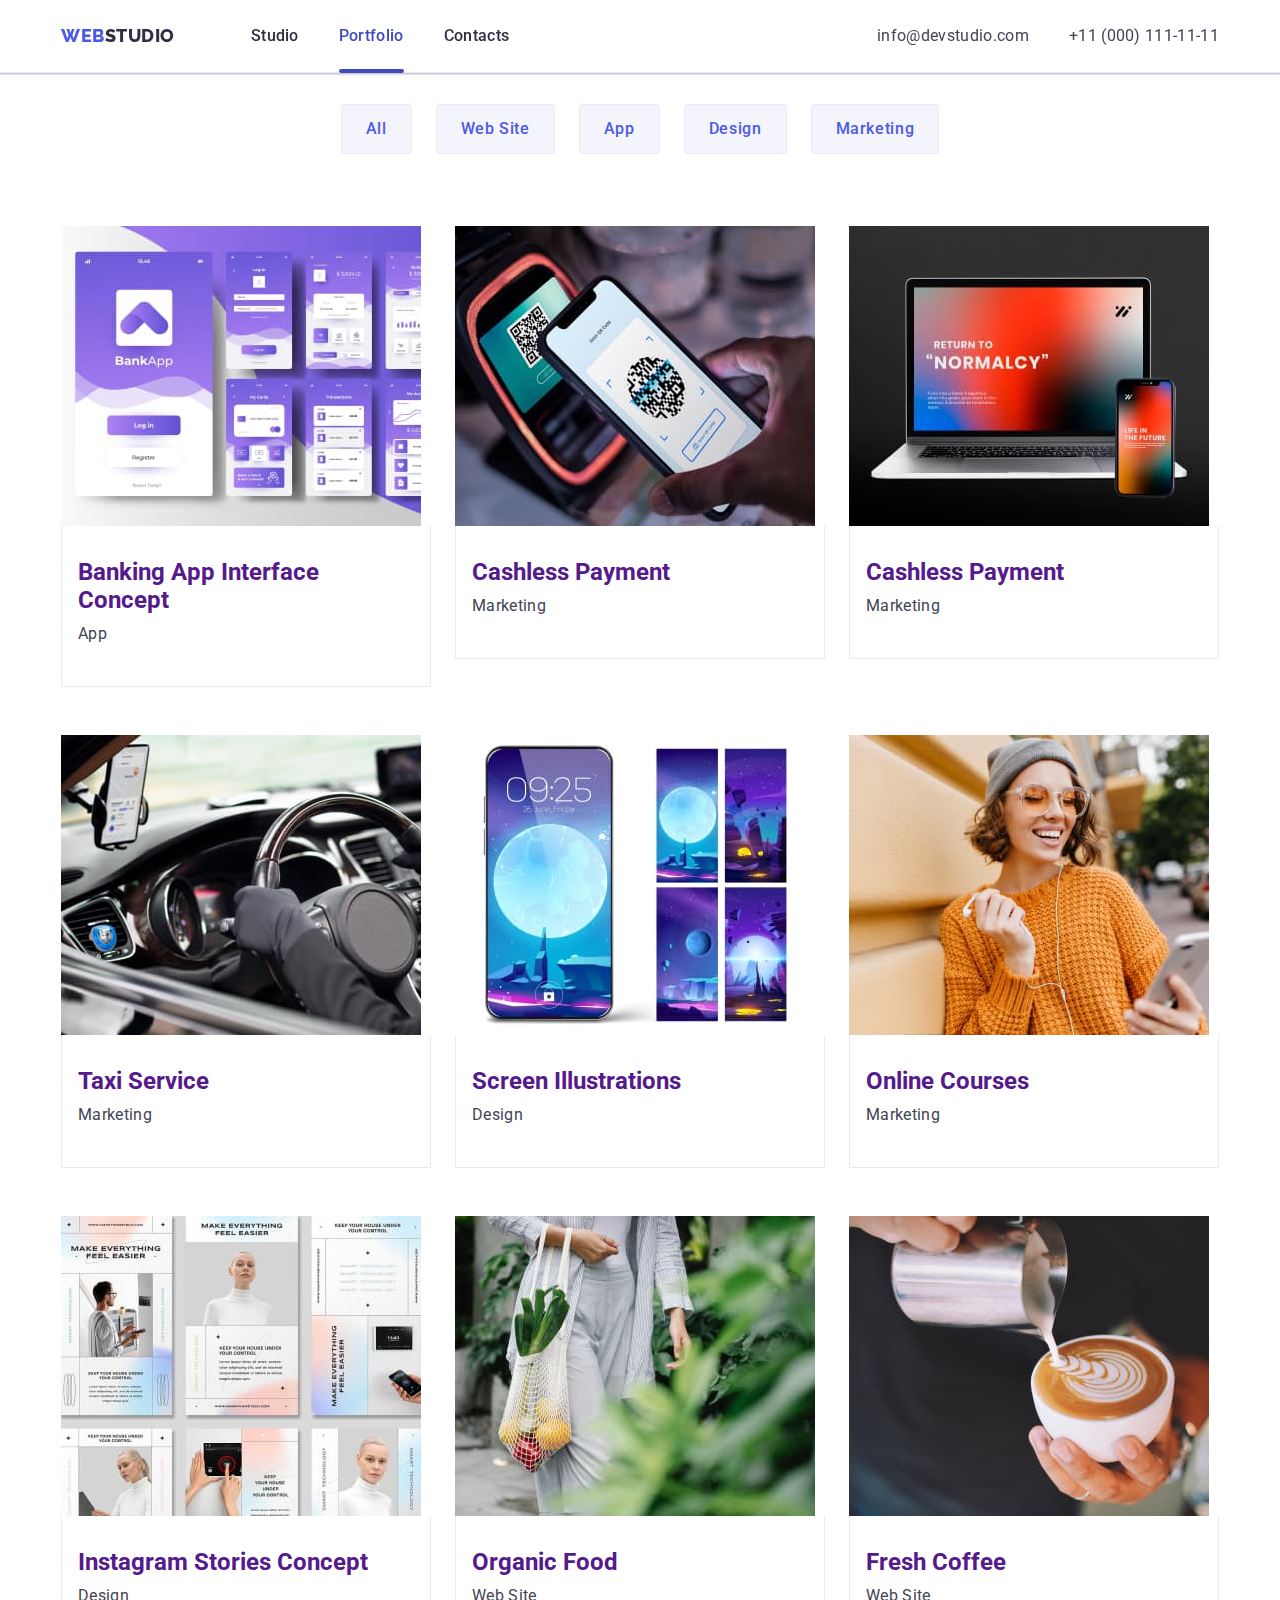
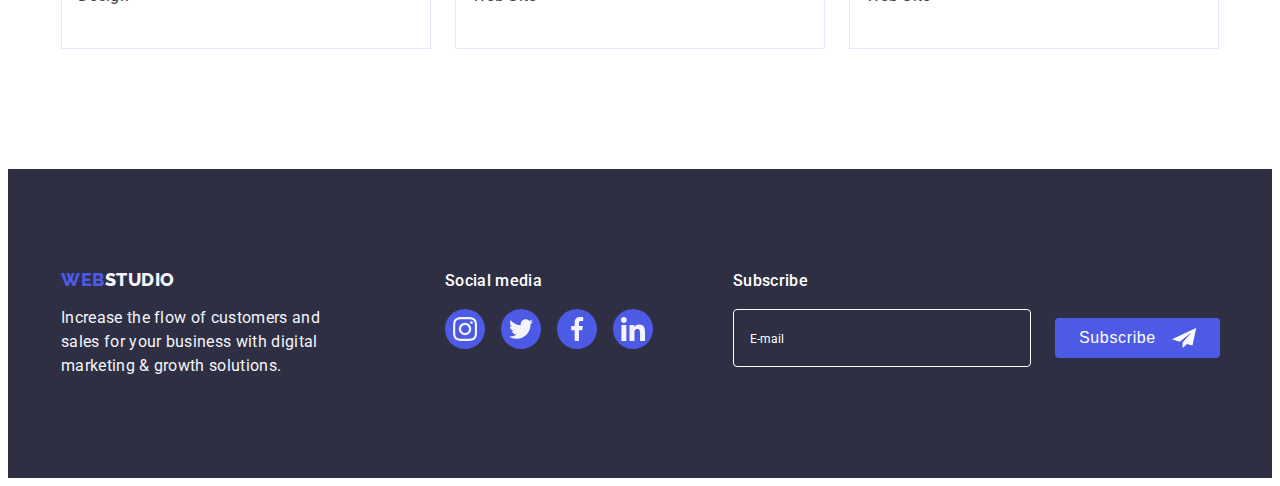
==== commit 8ce6c624: "upd" ====
--- a/portfolio.html
+++ b/portfolio.html
@@ -1,209 +1,283 @@
+
 <!DOCTYPE html>
 <html lang="en">
   <head>
     <meta charset="UTF-8" />
     <meta http-equiv="X-UA-Compatible" content="IE=edge" />
     <meta name="viewport" content="width=device-width, initial-scale=1.0" />
-    <title>Portfolio</title>
     <link rel="preconnect" href="https://fonts.googleapis.com" />
     <link rel="preconnect" href="https://fonts.gstatic.com" crossorigin />
     <link
       href="https://fonts.googleapis.com/css2?family=Raleway:wght@800&family=Roboto:wght@400;500;700;900&display=swap"
-      rel="stylesheet" />
+      rel="stylesheet"
+    />
     <link
       rel="stylesheet"
       href="https://cdnjs.cloudflare.com/ajax/libs/modern-normalize/1.1.0/modern-normalize.min.css"
       integrity="sha512-wpPYUAdjBVSE4KJnH1VR1HeZfpl1ub8YT/NKx4PuQ5NmX2tKuGu6U/JRp5y+Y8XG2tV+wKQpNHVUX03MfMFn9Q=="
       crossorigin="anonymous"
-      referrerpolicy="no-referrer" />
-    <link rel="stylesheet" href="./css/styles.css" />
+      referrerpolicy="no-referrer"
+    />
+    <link rel="stylesheet" href="css/styles.css" />
+    <title>Portfolio</title>
   </head>
-  <body>
-    <!-- Header section -->
+  <body class="body body_portfolio">
+    <!-- header -->
     <header class="header">
-      <div class="header-container container">
-        <nav class="nav-container">
-          <a href="./index.html" class="link-logo link">Web<span class="link-title-primary">Studio</span></a>
-          <ul class="nav-list list">
-            <li class="menu-item">
-              <a href="./index.html" class="nav-item link">Studio</a>
-            </li>
-            <li class="menu-item">
-              <a href="./portfolio.html" class="nav-item link active">Portfolio</a>
-            </li>
-            <li class="menu-item">
-              <a href="" class="nav-item link">Contacts</a>
+      <div class="container header-container">
+        <nav class="navigation">
+          <a class="logo link" href="./index.html"
+            >Web<span class="studio">Studio</span>
+          </a>
+          <ul class="list list-navigation">
+            <li class="item-nav">
+              <a class="link link-nav" href="./index.html">Studio</a>
+            </li>
+            <li class="item-nav">
+              <a class="link link-nav active-nav" href="./portfolio.html"
+                >Portfolio</a
+              >
+            </li>
+            <li class="item-nav">
+              <a class="link link-nav" href="">Contacts</a>
             </li>
           </ul>
         </nav>
-        <address class="contact-info">
-          <ul class="list-contacts list">
-            <li>
-              <a href="mailto:info@devstudio.com" class="contact link">info@devstudio.com</a>
-            </li>
-            <li>
-              <a href="tel:+110001111111" class="contact link">+11 (000) 111-11-11</a>
+        <address class="address">
+          <ul class="list list-contact">
+            <li class="item-contact">
+              <a class="link link-contact" href="mailto:info@devstudio.com"
+                >info@devstudio.com</a
+              >
+            </li>
+            <li class="item-contact">
+              <a class="link link-contact" href="tel:+110001111111"
+                >+11 (000) 111-11-11</a
+              >
             </li>
           </ul>
         </address>
       </div>
     </header>
     <main>
-      <!-- Filter section -->
-      <section class="portfolio-section section">
+      <section class="portfolio">
+        <!--==== buttons====== -->
         <div class="container">
-          <h1 class="hidden-title">Portfolio</h1>
-          <ul class="list-filter list">
-            <li>
-              <button type="button" class="filter-button button">All</button>
-            </li>
-            <li>
-              <button type="button" class="filter-button button">Web Site</button>
-            </li>
-            <li>
-              <button type="button" class="filter-button button">App</button>
-            </li>
-            <li>
-              <button type="button" class="filter-button button">Design</button>
-            </li>
-            <li>
-              <button type="button" class="filter-button button">Marketing</button>
-            </li>
-          </ul>
-          <!-- Examples -->
-          <ul class="list-ex-port list">
-            <li class="ex-list-item">
-              <a href="" class="link-project link">
-                <div class="thumb">
-                  <img src="./images/images-portfolio/example1.jpg" alt="example of service" width="360" />
-                    <p class="overlay-text">
-                      14 Stylish and User-Friendly App Design Concepts · Task Manager App · Calorie Tracker App · Exotic
-                      Fruit Ecommerce App · Cloud Storage App
-                    </p>
-                </div>
-                <div class="ex-item">
-                  <h2 class="serv-ex-title">Banking App Interface Concept</h2>
-                  <p class="serv-ex-desc">App</p>
-                </div>
-              </a>
-            </li>
-            <li class="ex-list-item">
-              <a href="" class="link-project link">
-                <div class="thumb">
-                  <img src="./images/images-portfolio/example2.jpg" alt="example of service" width="360" />
-                    <p class="overlay-text">
-                      14 Stylish and User-Friendly App Design Concepts · Task Manager App · Calorie Tracker App · Exotic
-                      Fruit Ecommerce App · Cloud Storage App
-                    </p>
-                </div>
-                <div class="ex-item">
-                  <h2 class="serv-ex-title">Cashless Payment</h2>
-                  <p class="serv-ex-desc">Marketing</p>
-                </div>
-              </a>
-            </li>
-            <li class="ex-list-item">
-              <a href="" class="link-project link">
-                <div class="thumb">
-                  <img src="./images/images-portfolio/example3.jpg" alt="example of service" width="360" />
-                    <p class="overlay-text">
-                      14 Stylish and User-Friendly App Design Concepts · Task Manager App · Calorie Tracker App · Exotic
-                      Fruit Ecommerce App · Cloud Storage App
-                    </p>
-                </div>
-                <div class="ex-item">
-                  <h2 class="serv-ex-title">Meditation App</h2>
-                  <p class="serv-ex-desc">App</p>
-                </div>
-              </a>
-            </li>
-            <li class="ex-list-item">
-              <a href="" class="link-project link">
-                <div class="thumb">
-                  <img src="./images/images-portfolio/example4.jpg" alt="example of service" width="360" />
-                    <p class="overlay-text">
-                      14 Stylish and User-Friendly App Design Concepts · Task Manager App · Calorie Tracker App · Exotic
-                      Fruit Ecommerce App · Cloud Storage App
-                    </p>
-                </div>
-                <div class="ex-item">
-                  <h2 class="serv-ex-title">Taxi Service</h2>
-                  <p class="serv-ex-desc">Marketing</p>
-                </div>
-              </a>
-            </li>
-            <li class="ex-list-item">
-              <a href="" class="link-project link">
-                <div class="thumb">
-                  <img src="./images/images-portfolio/example5.jpg" alt="example of service" width="360" />
-                    <p class="overlay-text">
-                      14 Stylish and User-Friendly App Design Concepts · Task Manager App · Calorie Tracker App · Exotic
-                      Fruit Ecommerce App · Cloud Storage App
-                    </p>
-                </div>
-                <div class="ex-item">
-                  <h2 class="serv-ex-title">Screen Illustrations</h2>
-                  <p class="serv-ex-desc">Design</p>
-                </div>
-              </a>
-            </li>
-            <li class="ex-list-item">
-              <a href="" class="link-project link">
-                <div class="thumb">
-                  <img src="./images/images-portfolio/example6.jpg" alt="example of service" width="360" />
-                    <p class="overlay-text">
-                      14 Stylish and User-Friendly App Design Concepts · Task Manager App · Calorie Tracker App · Exotic
-                      Fruit Ecommerce App · Cloud Storage App
-                    </p>
-                </div>
-                <div class="ex-item">
-                  <h2 class="serv-ex-title">Online Courses</h2>
-                  <p class="serv-ex-desc">Marketing</p>
-                </div>
-              </a>
-            </li>
-            <li class="ex-list-item">
-              <a href="" class="link-project link">
-                <div class="thumb">
-                  <img src="./images/images-portfolio/example7.jpg" alt="example of service" width="360" />
-                    <p class="overlay-text">
-                      14 Stylish and User-Friendly App Design Concepts · Task Manager App · Calorie Tracker App · Exotic
-                      Fruit Ecommerce App · Cloud Storage App
-                    </p>
-                </div>
-                <div class="ex-item">
-                  <h2 class="serv-ex-title">Instagram Stories Concept</h2>
-                  <p class="serv-ex-desc">Design</p>
-                </div>
-              </a>
-            </li>
-            <li class="ex-list-item">
-              <a href="" class="link-project link">
-                <div class="thumb">
-                  <img src="./images/images-portfolio/example8.jpg" alt="example of service" width="360" />
-                    <p class="overlay-text">
-                      14 Stylish and User-Friendly App Design Concepts · Task Manager App · Calorie Tracker App · Exotic
-                      Fruit Ecommerce App · Cloud Storage App
-                    </p>
-                </div>
-                <div class="ex-item">
-                  <h2 class="serv-ex-title">Organic Food</h2>
-                  <p class="serv-ex-desc">Web Site</p>
-                </div>
-              </a>
-            </li>
-            <li class="ex-list-item">
-              <a href="" class="link-project link">
-                <div class="thumb">
-                  <img src="./images/images-portfolio/example9.jpg" alt="example of service" width="360" />
-                    <p class="overlay-text">
-                      14 Stylish and User-Friendly App Design Concepts · Task Manager App · Calorie Tracker App · Exotic
-                      Fruit Ecommerce App · Cloud Storage App
-                    </p>
-                </div>
-                <div class="ex-item">
-                  <h2 class="serv-ex-title">Fresh Coffee</h2>
-                  <p class="serv-ex-desc">Web Site</p>
+          <h1 hidden>Portfolio</h1>
+
+          <ul class="list list-button">
+            <li class="item-button">
+              <button class="button-portfolio" type="button">All</button>
+            </li>
+            <li class="item-button">
+              <button class="button-portfolio" type="button">Web Site</button>
+            </li>
+            <li class="item-button">
+              <button class="button-portfolio" type="button">App</button>
+            </li>
+            <li class="item-button">
+              <button class="button-portfolio" type="button">Design</button>
+            </li>
+            <li class="item-button">
+              <button class="button-portfolio" type="button">Marketing</button>
+            </li>
+          </ul>
+
+          <!-- ====filtres ==== -->
+          <ul class="list list-portfolio">
+            <li class="item-list-portfolio">
+              <a class="link link-portfolio" href="">
+                <div class="card-wrap">
+                  <img
+                    src="./images/portfolio-photo/add.jpg"
+                    alt="picture"
+                    width="360"
+                    height="300"
+                  />
+                  <p class="text-card">
+                    14 Stylish and User-Friendly App Design Concepts · Task
+                    Manager App · Calorie Tracker App · Exotic Fruit Ecommerce
+                    App · Cloud Storage App
+                  </p>
+                </div>
+
+                <div class="category">
+                  <h2 class="subtitle">Banking App Interface Concept</h2>
+                  <p class="text text-portfolio">App</p>
+                </div>
+              </a>
+            </li>
+            <li class="item-list-portfolio">
+              <a class="link link-portfolio" href="">
+                <div class="card-wrap">
+                  <img
+                    src="./images/portfolio-photo/cachless-pay.jpg"
+                    alt="picture"
+                    width="360"
+                    height="300"
+                  />
+                  <p class="text-card">
+                    14 Stylish and User-Friendly App Design Concepts · Task
+                    Manager App · Calorie Tracker App · Exotic Fruit Ecommerce
+                    App · Cloud Storage App
+                  </p>
+                </div>
+
+                <div class="category">
+                  <h2 class="subtitle">Cashless Payment</h2>
+                  <p class="text text-portfolio">Marketing</p>
+                </div>
+              </a>
+            </li>
+            <li class="item-list-portfolio">
+              <a class="link link-portfolio" href="">
+                <div class="card-wrap">
+                  <img
+                    src="./images/portfolio-photo/meditations.jpg"
+                    alt="picture"
+                    width="360"
+                    height="300"
+                  />
+                  <p class="text-card">
+                    14 Stylish and User-Friendly App Design Concepts · Task
+                    Manager App · Calorie Tracker App · Exotic Fruit Ecommerce
+                    App · Cloud Storage App
+                  </p>
+                </div>
+
+                <div class="category">
+                  <h2 class="subtitle">Cashless Payment</h2>
+                  <p class="text text-portfolio">Marketing</p>
+                </div>
+              </a>
+            </li>
+            <li class="item-list-portfolio">
+              <a class="link link-portfolio" href="">
+                <div class="card-wrap">
+                  <img
+                    src="./images/portfolio-photo/taxi.jpg"
+                    alt="picture"
+                    width="360"
+                    height="300"
+                  />
+                  <p class="text-card">
+                    14 Stylish and User-Friendly App Design Concepts · Task
+                    Manager App · Calorie Tracker App · Exotic Fruit Ecommerce
+                    App · Cloud Storage App
+                  </p>
+                </div>
+
+                <div class="category">
+                  <h2 class="subtitle">Taxi Service</h2>
+                  <p class="text text-portfolio">Marketing</p>
+                </div>
+              </a>
+            </li>
+            <li class="item-list-portfolio">
+              <a class="link link-portfolio" href="">
+                <div class="card-wrap">
+                  <img
+                    src="./images/portfolio-photo/illustrations.jpg"
+                    alt="picture"
+                    width="360"
+                    height="300"
+                  />
+                  <p class="text-card">
+                    14 Stylish and User-Friendly App Design Concepts · Task
+                    Manager App · Calorie Tracker App · Exotic Fruit Ecommerce
+                    App · Cloud Storage App
+                  </p>
+                </div>
+
+                <div class="category">
+                  <h2 class="subtitle">Screen Illustrations</h2>
+                  <p class="text text-portfolio">Design</p>
+                </div>
+              </a>
+            </li>
+            <li class="item-list-portfolio">
+              <a class="link link-portfolio" href="">
+                <div class="card-wrap">
+                  <img
+                    src="./images/portfolio-photo/online-courses.jpg"
+                    alt="picture"
+                    width="360"
+                    height="300"
+                  />
+                  <p class="text-card">
+                    14 Stylish and User-Friendly App Design Concepts · Task
+                    Manager App · Calorie Tracker App · Exotic Fruit Ecommerce
+                    App · Cloud Storage App
+                  </p>
+                </div>
+
+                <div class="category">
+                  <h2 class="subtitle">Online Courses</h2>
+                  <p class="text text-portfolio">Marketing</p>
+                </div>
+              </a>
+            </li>
+            <li class="item-list-portfolio">
+              <a class="link link-portfolio" href="">
+                <div class="card-wrap">
+                  <img
+                    src="./images/portfolio-photo/instagram.jpg"
+                    alt="picture"
+                    width="360"
+                    height="300"
+                  />
+                  <p class="text-card">
+                    14 Stylish and User-Friendly App Design Concepts · Task
+                    Manager App · Calorie Tracker App · Exotic Fruit Ecommerce
+                    App · Cloud Storage App
+                  </p>
+                </div>
+
+                <div class="category">
+                  <h2 class="subtitle">Instagram Stories Concept</h2>
+                  <p class="text text-portfolio">Design</p>
+                </div>
+              </a>
+            </li>
+            <li class="item-list-portfolio">
+              <a class="link link-portfolio" href="">
+                <div class="card-wrap">
+                  <img
+                    src="./images/portfolio-photo/organic-food.jpg"
+                    alt="picture"
+                    width="360"
+                    height="300"
+                  />
+                  <p class="text-card">
+                    14 Stylish and User-Friendly App Design Concepts · Task
+                    Manager App · Calorie Tracker App · Exotic Fruit Ecommerce
+                    App · Cloud Storage App
+                  </p>
+                </div>
+                <div class="category">
+                  <h2 class="subtitle">Organic Food</h2>
+                  <p class="text text-portfolio">Web Site</p>
+                </div>
+              </a>
+            </li>
+            <li class="item-list-portfolio">
+              <a class="link link-portfolio" href="">
+                <div class="card-wrap">
+                  <img
+                    src="./images/portfolio-photo/coffee.jpg"
+                    alt="picture"
+                    width="360"
+                    height="300"
+                  />
+                  <p class="text-card">
+                    14 Stylish and User-Friendly App Design Concepts · Task
+                    Manager App · Calorie Tracker App · Exotic Fruit Ecommerce
+                    App · Cloud Storage App
+                  </p>
+                </div>
+                <div class="category">
+                  <h2 class="subtitle">Fresh Coffee</h2>
+                  <p class="text text-portfolio">Web Site</p>
                 </div>
               </a>
             </li>
@@ -211,63 +285,71 @@
         </div>
       </section>
     </main>
-    <!-- Footer -->
+    <!-- ===footer=== -->
     <footer class="footer">
-      <div class="footer-container container">
-        <div class="footer-container-info">
-          <a href="./index.html" class="link-logo footer-link link"
-            >Web<span class="link-title-secondary">Studio</span></a
-          >
-          <p class="footer-text">
-            Increase the flow of customers and sales for your business with digital marketing growth solutions.
+      <div class="container container-footer">
+        <div class="logo-footer">
+          <a class="logo link logo-link" href="./index.html"
+            >Web<span class="studio-footer">Studio</span>
+          </a>
+          <p class="text-footer">
+            Increase the flow of customers and sales for your business with
+            digital marketing & growth solutions.
           </p>
         </div>
-        <div class="footer-socials-links">
-          <p class="soc-media">Social media</p>
-          <ul class="footer-soc-list list">
-            <li class="footer-soc-item">
-              <a href="" class="footer-soc-link link">
-                <svg class="footer-icon" width="24" height="24">
+        <div class="social-media">
+          <p class="subtitle-footer">Social media</p>
+          <ul class="list footer-social-list">
+            <li class="item-footer-social-list">
+              <a class="link-footer-social-list" href="">
+                <svg class="icon-footer-social-list" width="24" height="24">
                   <use href="./images/icons.svg#icon-instagram"></use>
                 </svg>
               </a>
             </li>
-            <li class="footer-soc-item">
-              <a href="" class="footer-soc-link link">
-                <svg class="footer-icon" width="24" height="24">
+            <li class="item-footer-social-list">
+              <a class="link-footer-social-list" href="">
+                <svg class="icon-footer-social-list" width="24" height="24">
                   <use href="./images/icons.svg#icon-twitter"></use>
                 </svg>
               </a>
             </li>
-            <li class="footer-soc-item">
-              <a href="" class="footer-soc-link link">
-                <svg class="footer-icon" width="24" height="24">
+            <li class="item-footer-social-list">
+              <a class="link-footer-social-list" href="">
+                <svg class="icon-footer-social-list" width="24" height="24">
                   <use href="./images/icons.svg#icon-facebook"></use>
                 </svg>
               </a>
             </li>
-            <li class="footer-soc-item">
-              <a href="" class="footer-soc-link link">
-                <svg class="footer-icon" width="24" height="24">
+            <li class="item-footer-social-list">
+              <a class="link-footer-social-list" href="">
+                <svg class="icon-footer-social-list" width="24" height="24">
                   <use href="./images/icons.svg#icon-linkedin"></use>
                 </svg>
               </a>
             </li>
           </ul>
         </div>
-        <div class="subscription-form">
-          <p class="subscription-title">Subscribe</p>
-          <form>
-            <div class="sub-form-wrapper">
-              <input class="subscription-form-field" type="email" name="sub_field" id="sub_field" placeholder="Email">
-              <button class="sub-button button" type="button">Subscribe
-                <svg class="sub-icon" width="24" height="24">
-                  <use href="./images/icons.svg#icon-sub"></use>
-                </svg>
-              </button>
-            </div>
-          </form>
-        </div>
+        <form class="subscribe-form">
+          <p class="subtitle-footer">Subscribe</p>
+          <div class="subscribe-container">
+            <label class="subscribe-label">
+              <input
+                class="useremail-input"
+                type="email"
+                name="useremail"
+                placeholder="E-mail"
+                required
+              />
+            </label>
+            <button class="subscribe-button" type="submit">
+              Subscribe
+              <svg class="subscribe-icon" width="24" height="24">
+                <use href="./images/icons.svg#telegram"></use>
+              </svg>
+            </button>
+          </div>
+        </form>
       </div>
     </footer>
   </body>
--- a/css/styles.css
+++ b/css/styles.css
@@ -1,1384 +1,1319 @@
-/* Reset */
-
+.body {
+  font-family: "Roboto", sans-serif;
+  background-color: var(--primary-background);
+  color: var(--primary-color);
+}
+:root {
+  --navy-blue: #2E2F42;
+  --iris: #4D5AE5;
+  --primary-color: #434455;
+  --primary-background: #ffffff;
+  --secondary-color: #2e2f42;
+  --hover-focus: #404bbf;
+  --button-color: #4d5ae5;
+  --secondary-background: #f4f4fd;
+  --background-modal: #FCFCFC;
+  --border-color: #e7e9fc;
+  --icon-color:#8e8f99;
+  --secondary-hover-focus: #31d0aa;
+  --transition: 250ms cubic-bezier(0.4, 0, 0.2, 1);
+}
+/* =====style none===== */
 .list {
   list-style: none;
+}
+.link {
+  text-decoration: none;
+}
+ul {
+  margin: 0;
   padding: 0;
-  margin: 0;
-}
-
-.link {
-  color: inherit;
-  text-decoration: none;
-}
-
+  padding-left: 0;
+}
 h1,
 h2,
 h3,
 h4,
-h5,
-h6,
 p {
   margin: 0;
-}
-
+  padding: 0;
+}
 img {
   display: block;
-  max-width: 100%;
-  height: auto;
-}
-
-button {
-  cursor: pointer;
-}
-
-/* CSS var */
-:root {
-  --color-iris: #4d5ae5;
-  --color-ocean: #404bbf;
-  --color-navy-blue: #2e2f42;
-  --color-green: #31d0aa;
-  --color-slate: #434455;
-  --color-light-slate: #8e8f99;
-  --color-cornflower: #e7e9fc;
-  --color-cloud: #f4f4fd;
-  --color-navy-blue-modal: #2e2f42;
-  --color-grey: #2e2f42;
-  --color-white: #ffffff;
-  --color-dairy: #fcfcfc;
-  --anim-style: 250ms cubic-bezier(0.4, 0, 0.2, 1);
-}
-
-/* Body */
-
-body {
-  font-size: 16px;
-  font-family: "Roboto", sans-serif;
-  line-height: 1.5;
-  letter-spacing: 0.02em;
-  background-color: var(--color-white);
-  color: var(--color-slate);
-}
-
-.hidden-title {
-  position: absolute;
-  width: 1px;
-  height: 1px;
-  margin: -1px;
-  border: 0;
-  padding: 0;
-
-  white-space: nowrap;
-  clip-path: inset(100%);
-  clip: rect(0 0 0 0);
-  overflow: hidden;
-}
-
-/* Container global class */
-
-/* Mobile screen */
-
+}
+/*------------- header style------------------ */
+/* ===container=== */
 .container {
-  min-width: 320px;
-  max-width: 428px;
-  margin: 0 auto;
-  padding: 0 15px;
-}
-
-/* Tablet screen */
-
-@media only screen and (min-width: 768px) {
+  width: 100%;
+  margin-left: auto;
+  margin-right: auto;
+  padding-left: 15px;
+  padding-right: 15px;
+}
+@media  screen and (min-width:428px) {
   .container {
-    max-width: 768px;
-  }
-}
-
-/* Desctop screen */
-
-@media only screen and (min-width: 1158px) {
-  .container {
-    max-width: 1158px;
-  }
-}
-
-/* Section global class */
-
-/* Mobile */
-
-.section {
-  padding: 96px 0;
-}
-
-/* Desctop */
-
-@media only screen and (min-width: 1158px) {
-  .section {
-    padding: 120px 0;
-  }
-}
-
-/* Header section */
-
-.header-container {
-  display: flex;
-  align-items: center;
-  justify-content: space-between;
-}
-
-.header {
-  background-color: var(--color-white);
-  border-bottom: 1px solid var(--color-cornflower);
-  box-shadow: 0px 2px 1px rgba(46, 47, 66, 0.08),
-    0px 1px 1px rgba(46, 47, 66, 0.16), 0px 1px 6px rgba(46, 47, 66, 0.08);
-}
-
-/* Mobile */
-
-@media only screen and (max-width: 767px) {
-  .header {
-    padding: 26px 0;
-  }
-}
-
-/* Mobile menu */
-
-.menu-hamburger {
-  stroke: #434455;
-}
-
-.menu-toggle {
-  min-height: 24px;
-  min-width: 24px;
-  display: flex;
-  align-items: center;
-  justify-content: center;
-  margin: 0;
-  padding: 0;
-  background-color: transparent;
-  cursor: pointer;
-  border: none;
-  border-radius: 50%;
-  outline: none;
-}
-
-@media (min-width: 768px) {
-  .menu-toggle {
+    width: 428px;
+    
+  }
+}
+@media screen and (min-width: 768px){
+  .container{
+    width: 768px;
+  }
+}
+@media screen and (min-width:1158px) {
+  .container{
+    width: 1158px;
+  }
+}
+@media screen and (max-width: 767px) {
+  .list-navigation{
     display: none;
   }
-}
-
-.menu-toggle:hover,
-.menu-toggle:focus {
-  background-color: rgba(0, 0, 0, 0.1);
-}
-.menu-toggle-close {
-  background: var(--color-cornflower);
-  border: 1px solid var(--color-navy-blue);
-}
-
-.menu-toggle-close-icon {
-  fill: var(--color-navy-blue);
-}
-
-.menu-container {
-  position: fixed;
-  display: flex;
-  flex-direction: column;
-  top: 0;
-  left: 0;
-  width: 100vw;
-  height: 100vh;
-  padding: 40px;
-  padding-top: 80px;
-  background-color: var(--color-white);
-  z-index: 999;
-  transform: translateX(100%);
-  transition: transform 250ms ease-in-out;
-}
-
-.menu-container.is-open {
-  transform: translateX(0);
-}
-
-.menu-container .menu-toggle {
-  position: absolute;
-  top: 16px;
-  right: 16px;
-}
-
-.mobile-menu {
-  display: flex;
-  flex-direction: column;
-  gap: 40px;
-  margin-bottom: auto;
-}
-
-.mobile-menu .link {
-  display: block;
-  padding: 10px;
-}
-
-.mobile-contacts {
-  display: flex;
-  flex-direction: column;
-  gap: 40px;
-  margin-bottom: 48px;
-}
-
-.mobile-socials {
-  display: flex;
-  justify-content: flex-start;
-}
-
-.mobile-navigation {
-  font-weight: 700;
-  font-size: 36px;
-  line-height: 1.11;
-  text-transform: capitalize;
-  color: var(--color-navy-blue);
-}
-
-.mobile-cont-tel {
-  font-weight: 700;
-  font-size: 36px;
-  line-height: 1.11;
-  color: var(--color-iris);
-}
-
-.mobile-cont-email {
-  font-weight: 500;
-  font-size: 20px;
-  line-height: 1.2;
-  color: var(--color-slate);
-}
-
-.mob-menu-soc-item {
-  margin-right: auto;
-}
-
-/* Logo */
-.link-logo {
+  .address{ 
+    display: none;
+  }
+  .container{
+    padding-left: 16px;
+    padding-right: 16px;
+  }
+
+    .modal-open-btn {
+      margin-left: auto;
+      border: 0;
+      background-color: transparent;
+      padding: 0;
+      line-height: 0;
+      display: block;
+      padding: 24px 0 22px;
+    }
+  
+    .modal-open-btn-icon {
+      fill: var(--secondary-color)
+    }
+  
+    .mobile-menu {
+      position: fixed;
+      top: 0;
+      left: 0;
+      width: 100%;
+      height: 100%;
+      background-color: var(--primary-background);
+      opacity: 0;
+      visibility: hidden;
+      pointer-events: none;
+      transition: opasity var(--transition),
+      visibility var(--transition);
+      padding: 24px;
+  
+    }
+  
+    .mobile-menu-container {
+      position: relative;
+      padding: 55px 11px 16px 16px;
+      display: flex;
+      flex-direction: column;
+      height: 100%;
+    }
+  
+    .mobile-close-btn {
+      position: absolute;
+      top: 0;
+      right: 0;
+      width: 24px;
+      height: 24px;
+      border-radius: 50%;
+      background-color: transparent;
+      border: 1px solid var(--border-color);
+      padding: 0;
+      cursor: pointer;
+      display: flex;
+      align-items: center;
+      justify-content: center;
+      transition: background-color var(--transition),
+        border var(--transition);
+    }
+  
+    .mobile-close-btn {
+      fill: var(--secondary-color);
+      transition: fill var(--transition);
+    }
+  
+    .mobile-close-btn:hover,
+    .mobile-close-btn:focus {
+      background-color: var(--hover-focus);
+      border: none;
+    }
+  
+    .mobile-close-btn:hover>.mobile-close-btn-icon,
+    .mobile-close-btn:focus>.mobile-close-btn-icon {
+      fill: var(--primary-background);
+    }
+  
+    .item-list-menu:not(:last-child) {
+      margin-bottom: 40px;
+    }
+    
+    .link-menu {
+      font-weight: 700;
+      font-size: 36px;
+      line-height: 1.11;
+      letter-spacing: 0.02em;
+      color: var(--secondary-color);
+      transition: color var(--transition);
+    }
+    
+        .active-nav {
+          color: var(--hover-focus);
+        }
+    .item-list-menu>.link-menu:hover,
+    .item-list-menu>.link-menu:focus {
+      color: var(--hover-focus);
+    }
+  
+    .list-menu {
+      margin-bottom: auto;
+    }
+  
+    .link-tel {
+      font-weight: 700;
+      font-size: 36px;
+      line-height: 1.11;
+      letter-spacing: 0.02em;
+      text-transform: capitalize;
+  
+    }
+  
+    .item-contacts-tel {
+      margin-bottom: 40px;
+    }
+  
+    .link-email {
+      font-weight: 500;
+      font-size: 20px;
+      line-height: 1.2;
+      letter-spacing: 0.02em;
+      color: var(--primary-color);
+  
+      transition: color var(--transition);
+    }
+  
+    .link-contact:hover,
+    .link-contact:focus {
+      color: var(--hover-focus);
+    }
+  
+    .contacts {
+      margin-bottom: 48px;
+    }
+  
+    .social-list {
+      margin-top: 8px;
+    }
+  
+    .mobile-social-list {
+      display: flex;
+      justify-content: space-between;
+      align-items: center;
+  
+    }
+  
+    .mobile-icon-social-link {
+      fill: var(--secondary-background);
+    }
+  
+    .mobile-social-link {
+      width: 40px;
+      height: 40px;
+      display: flex;
+      justify-content: center;
+      align-items: center;
+      border-radius: 50%;
+      background-color: var(--button-color);
+      transition: background-color var(--transition);
+    }
+  
+    .mobile-social-link:hover,
+    .mobile-social-link:focus {
+      background-color: var(--hover-focus);
+    }
+  
+    .mobile-menu.is-open {
+      opacity: 1;
+      visibility: visible;
+      pointer-events: auto;
+    }
+}
+.logo {
   font-family: "Raleway", sans-serif;
   font-weight: 800;
   font-size: 18px;
   line-height: 1.17;
   letter-spacing: 0.03em;
   text-transform: uppercase;
-  text-decoration: none;
-  color: var(--color-iris);
-  margin-right: 76px;
-}
-
-.link-title-primary {
-  color: var(--color-navy-blue);
-}
-
-/* Navigation */
-
-.nav-container {
+  color: var(--button-color);
+}
+
+.logo .studio {
+  color: var(--secondary-color);
+}
+.header {
+  position: fixed;
+  top: 0;
+  left: 0;
+  width: 100%;
+  z-index: 90;
+  background-color: var(--primary-background);
+}
+.header-container{
   display: flex;
+  align-items: center;
   justify-content: center;
-  align-items: center;
-}
-
-.nav-list {
-  font-weight: 500;
-  font-size: 16px;
-  line-height: 1.5;
-  letter-spacing: 0.02em;
-  gap: 40px;
-  display: flex;
-}
-
-@media only screen and (max-width: 767px) {
-  .nav-list {
+}
+@media screen and (min-width:768px) {
+  .modal-open-btn{
+    display:none;
+  }
+  .mobile-menu{
     display: none;
   }
-}
-
-.nav-item {
-  display: block;
-  text-decoration: none;
-  color: var(--color-navy-blue);
-  padding: 24px 0;
-  position: relative;
-  transition: color var(--anim-style);
-}
-
-.nav-item:hover,
-.nav-item:focus {
-  color: var(--color-ocean);
-}
-
-.active {
-  color: var(--color-ocean);
-}
-
-.active::after {
-  background-color: var(--color-ocean);
-  bottom: -1px;
-  content: "";
-  width: 100%;
-  height: 4px;
-  border-radius: 2px;
-  display: block;
-  position: absolute;
-  color: var(--color-ocean);
-}
-
-@media only screen and (max-width: 767px) {
-  .active::after {
-    display: none;
-  }
-}
-
-/* Contacts */
-
-.contact-info {
-  font-style: normal;
-}
-
-/* Tablet */
-
-@media only screen and (min-width: 768px) {
-  .contact-info {
-    margin-left: 122px;
-  }
-}
-
-.list-contacts {
-  font-size: 16px;
-  line-height: 1.5;
-  letter-spacing: 0.02em;
-  color: var(--color-slate);
-  gap: 12px;
-  display: flex;
-  flex-wrap: wrap;
-}
-
-/* Desctop */
-
-@media only screen and (min-width: 1158px) {
-  .list-contacts {
-    flex-wrap: nowrap;
-    gap: 40px;
-  }
-}
-
-/* Mobile */
-
-@media only screen and (max-width: 767px) {
-  .list-contacts {
-    display: none;
-  }
-}
-
-.contact {
-  font-weight: 400;
-  text-decoration: none;
-  color: var(--color-slate);
-  transition: color var(--anim-style);
-}
-
-.contact:hover,
-.contact:focus {
-  color: var(--color-ocean);
-}
-
-/* Hero section  */
-
-.hero-section {
-  background-color: var(--color-navy-blue);
-  padding: 112px 0;
-  display: flex;
+ .header-container {
+      border-bottom: var(--border-color) 1px;
+      display: flex;
+        align-self: center;
+        justify-content: center;
+  }
+}
+@media screen and (min-width:768px) {
+  .header{
+    border-bottom: 1px solid var(--border-color);
+      box-shadow:
+        0px 1px 6px 0px #2E2F4214,
+        0px 1px 1px 0px #2E2F4229,
+        0px 2px 1px 0px #2E2F4214;
+  }
+    .link-nav {
+      font-weight: 500;
+      font-size: 16px;
+      line-height: 1.5;
+      letter-spacing: 0.02em;
+      color: var(--secondary-color);
+      display: block;
+      padding-top: 24px;
+      padding-bottom: 24px;
+      position: relative;
+      transition: color var(--transition);
+    }
+  
+    .link-nav::after {
+      content: '';
+      width: 100%;
+      height: 4px;
+      border-radius: 2px;
+  
+      display: block;
+      position: absolute;
+      left: 0;
+      bottom: -1px;
+    }
+  
+    .link-nav.active-nav::after {
+      background-color: var(--hover-focus);
+    }
+  
+    .active-nav {
+      color: var(--hover-focus);
+    }
+  
+    .link-nav:hover,
+    .link-nav:focus {
+      color: var(--hover-focus);
+  
+    }
+  
+    .address {
+      font-style: normal;
+    }
+  
+    .link-contact {
+      font-style: normal;
+      font-size: 16px;
+      line-height: 1.5;
+      letter-spacing: 0.02em;
+      color: var(--primary-color);
+      transition: color var(--transition);
+    }
+  
+    .link-contact:focus,
+    .link-contact:hover {
+      color: var(--hover-focus);
+    }
+  
+    .list-navigation {
+      display: flex;
+      gap: 40px;
+    }
+    
+    .navigation {
+      display: flex;
+      align-items: center;
+    }
+    .logo {
+     margin-right: 76px;
+    }
+   .address {
+     margin-left: auto;
+   }
+}
+@media screen and (min-width:1158px) {
+  .list-contact {
+      display: flex;
+      gap: 40px;
+      align-items: center;
+      justify-content: center;
+    }
+        
+}
+  
+/*==== hero==== */
+.hero {
+  background-image: linear-gradient(rgba(46, 47, 66, 0.7), rgba(46, 47, 66, 0.7)),
+    url(../images/mobal-photo/Dark-bg.jpg); 
+  background-repeat: no-repeat;
+  background-position: center;
+  background-size: cover;
+  background-color: var(--secondary-color);
+  padding-top: 112px;
+  padding-bottom: 112px;
+  margin-right: auto;
+  margin-left: auto;
+  margin-top: 70px;
   max-width: 1440px;
-  background-image: linear-gradient(
-      rgba(46, 47, 66, 0.7),
-      rgba(46, 47, 66, 0.7)
-    ),
-    url(../images/images-hero/bg_mob@1x.jpg);
-  background-repeat: no-repeat;
-  background-size: cover;
-  background-position: center;
-  margin: 0 auto;
-}
-
-@media only screen and (min-width: 1158px) {
-  .hero-section {
-    padding: 188px 0;
-  }
-}
-@media (min-device-pixel-ratio: 2),
-  (min-resolution: 192dpi),
-  (min-resolution: 2dppx) {
-  .hero-section {
-    background-image: linear-gradient(
-        rgba(46, 47, 66, 0.7),
-        rgba(46, 47, 66, 0.7)
-      ),
-      url(../images/images-hero/bg_mob@2x.jpg);
-  }
-}
-
-/* Tablet */
-
-@media only screen and (min-width: 429px) {
-  .hero-section {
-    background-image: linear-gradient(
-        rgba(46, 47, 66, 0.7),
-        rgba(46, 47, 66, 0.7)
-      ),
-      url(../images/images-hero/bg_tab@1x.jpg);
-  }
-
-  @media (min-device-pixel-ratio: 2),
-    (min-resolution: 192dpi),
-    (min-resolution: 2dppx) {
-    .hero-section {
-      background-image: linear-gradient(
-          rgba(46, 47, 66, 0.7),
-          rgba(46, 47, 66, 0.7)
-        ),
-        url(../images/images-hero/bg_tab@2x.jpg);
-    }
-  }
-}
-
-/* Desctop */
-
-@media only screen and (min-width: 769px) {
-  .hero-section {
-    background-image: linear-gradient(
-        rgba(46, 47, 66, 0.7),
-        rgba(46, 47, 66, 0.7)
-      ),
-      url(../images/images-hero/bg_desc1@1x.jpg);
-  }
-
-  @media (min-device-pixel-ratio: 2),
-    (min-resolution: 192dpi),
-    (min-resolution: 2dppx) {
-    .hero-section {
-      background-image: linear-gradient(
-          rgba(46, 47, 66, 0.7),
-          rgba(46, 47, 66, 0.7)
-        ),
-        url(../images/images-hero/bg_desc1@2x.jpg);
-    }
-  }
-}
-
-.order-button {
+}
+@media screen and (min-width:1158px) {
+  .hero {
+    padding-top: 188px;
+    padding-bottom: 188px;
+  }
+}
+.hero-container {
+  margin-left: auto;
+  margin-right: auto;
+  text-align: center;
+}
+
+.hero-button {
   font-family: "Roboto", sans-serif;
   font-weight: 500;
   font-size: 16px;
   line-height: 1.5;
   letter-spacing: 0.04em;
-  background-color: var(--color-iris);
+  background: var(--button-color);
+  color: var(--primary-background);
+  cursor: pointer;
+  min-width: 169px;
+  display: block;
+  margin-left: auto;
+  margin-right: auto;
+  padding: 16px 32px;
   box-shadow: 0px 4px 4px rgba(0, 0, 0, 0.15);
   border-radius: 4px;
-  color: var(--color-white);
-  display: block;
-  min-width: 169px;
-  height: 56px;
   border: none;
-  padding: 16px 32px;
-  margin-right: auto;
-  margin-left: auto;
-  transition: background-color var(--anim-style);
-}
-
-.order-button:hover,
-.order-button:focus {
-  background-color: var(--color-ocean);
-  box-shadow: 0px 4px 4px rgba(0, 0, 0, 0.15);
-}
-
-.main-title {
+  transition: background-color 250ms cubic-bezier(0.4, 0, 0.2, 1);
+}
+
+.hero-button:hover,
+.hero-button:focus {
+  background: var(--hover-focus);
+}
+@media screen and (max-width:767px) {
+  
+  .hero-title {
+    font-weight: 700;
+    font-size: 36px;
+    line-height: 1.11;
+    text-align: center;
+    letter-spacing: 0.02em;
+    color: var(--primary-background);
+
+    max-width: 320px;
+    text-align: center;
+    margin-left: auto;
+    margin-right: auto;
+    margin-bottom: 72px;
+  }
+}
+@media screen and (min-device-pixel-ratio) and (max-width:767px),
+       screen and (min-resolution: 192dpi) and (max-width:767px),
+       screen and (min-resolution: 2dppx) and (max-width:767px) {
+  .hero{
+    background-image: linear-gradient(rgba(46, 47, 66, 0.7), rgba(46, 47, 66, 0.7)),
+        url(../images/mobal-photo/Dark-bg@2x.jpg);
+  }
+}
+@media screen and (min-width:768px) {
+   .hero {
+    background-image: linear-gradient(rgba(46, 47, 66, 0.7), rgba(46, 47, 66, 0.7)),
+      url(../images/tablet-photo/background-tab.jpg);
+   }
+    .hero-title { 
+    font-weight: 700;
+      font-size: 56px;
+      line-height: 1.07;
+      text-align: center;
+      letter-spacing: 0.02em;
+      color: var(--primary-background);
+      max-width: 496px;
+      text-align: center;
+      margin-left: auto;
+      margin-right: auto;
+      margin-bottom: 36px;
+    }
+}
+
+@media screen and (min-device-pixel-ratio) and (min-width:768px),
+screen and (min-resolution: 192dpi) and (min-width:768px),
+screen and (min-resolution: 2dppx) and (min-width:768px) {
+  .hero {
+    background-image: linear-gradient(rgba(46, 47, 66, 0.7), rgba(46, 47, 66, 0.7)),
+      url(../images/tablet-photo/background-tab@2x.jpg);
+      }
+ }
+@media screen and (min-width:1158px) {
+  .hero {
+    background-image: linear-gradient(rgba(46, 47, 66, 0.7), rgba(46, 47, 66, 0.7)),
+      url(../images/desk-top-photo/people-office.jpg);
+  }
+}
+
+@media screen and (min-device-pixel-ratio) and (min-width:1158px),
+screen and (min-resolution: 192dpi) and (min-width:1158px),
+screen and (min-resolution: 2dppx) and (min-width:1158px) {
+  .hero {
+    background-image: linear-gradient(rgba(46, 47, 66, 0.7), rgba(46, 47, 66, 0.7)),
+      url(../images/desk-top-photo/people-office\ @2x.jpg);   
+      }
+      
+      .hero-title {
+        font-weight: 700;
+        font-size: 56px;
+        line-height: 1.07;
+        text-align: center;
+        letter-spacing: 0.02em;
+        color: var(--primary-background);
+        max-width: 496px;
+        text-align: center;
+        margin-left: auto;
+        margin-right: auto;
+        margin-bottom: 48px;
+  }
+}
+
+/*====section advantages==== */
+.text{
+  margin-bottom: 8px;
+}
+.subtitle {
+  margin-bottom: 8px;
+}
+@media screen and (max-width:1157px) {
+ .icon-container{
+  display: none;
+ }
+.title-advantages{
   font-weight: 700;
   font-size: 36px;
   line-height: 1.11;
+  text-align: center;
+  color: var(--secondary-color);
+}
+.advantages {
+  padding-top: 96px;
+  padding-bottom: 96px;
+}
+.item-advantages{
+  margin-bottom: 72px;
+} 
+}
+@media screen and (min-width:768px) {
+  .title-advantages{
+    text-align: start;
+  }
+.list-advantages {
+  display: flex;
+  flex-wrap:wrap;
+  row-gap: 72px;
+  column-gap: 24px;
+} 
+ .item-advantages {
+  margin: 0;
+  flex-basis: calc((100% - 1 * 24px) / 2);
+  
+}
+}
+@media screen and (min-width:1158px) {
+.item-advantages {
+    width: 264px;
+    flex-basis: calc((100% - 3 * 24px) / 4);
+  }
+
+  .list-advantages {
+    display: flex;
+    gap: 24px;
+  }
+ .advantages {
+   padding-top: 120px;
+   padding-bottom: 120px;
+ }
+.icon-container { height: 112px;
+ border-radius: 4px;
+ background-color: var(--secondary-background);
+ display: flex;
+ justify-content: center;
+ align-items: center;
+ margin-bottom: 8px;
+}
+
+.text {
+  line-height: 1.5;
   letter-spacing: 0.02em;
-  color: var(--color-white);
-  max-width: 320px;
-  margin-bottom: 48px;
+}
+} 
+
+/* ====sectoin activity==== */
+
+ @media screen and (min-width:1158px) {
+  .section-title {
+      font-weight: 700;
+      font-size: 36px;
+      line-height: 1.11;
+      text-align: center;
+      letter-spacing: 0.02em;
+      text-transform: capitalize;
+      color: var(--secondary-color);
+      margin-left: auto;
+      margin-right: auto;
+      margin-bottom: 72px;
+    }
+ } 
+
+@media screen and (max-width: 1157px) {
+  .activity {
+      display: none;
+    }
+} 
+@media screen and (min-width:1158px) {
+  .activity-list {
+    display: flex;
+    gap: 24px;
+  }
+
+  .item-activity {
+    flex-basis: calc((100% - 2 * 24px) / 3);
+  }
+
+  .activity {
+    padding-bottom: 120px;
+  }
+}
+ .list-item {
+  background-color: var(--primary-background);
+}
+.activity-list {
+  display: flex;
+  gap: 24px;
+}
+.item-activity {
+  flex-basis: calc((100% - 2 * 24px) / 3);
+}
+.activity {
+  padding-bottom: 120px;
+} 
+/* ====section about team===== */
+
+.list-team-item{
+max-width: 264px;
+margin-left: auto;
+margin-right: auto;
+background-color: var(--primary-background);
+border-radius: 0px 0px 4px 4px;
+box-shadow: 0px 1px 6px rgba(46, 47, 66, 0.08),
+0px 1px 1px rgba(46, 47, 66, 0.16),
+0px 2px 1px rgba(46, 47, 66, 0.08);}
+
+.team-members {
+  width: 264px;
+  padding: 32px 0;
   text-align: center;
-}
-
-@media only screen and (min-width: 768px) {
-  .main-title {
-    font-size: 56px;
-    line-height: 1.07;
-    max-width: 496px;
-  }
-}
-
-/* Services */
-
-.list-services {
+  background-color: var(--primary-background);
+}
+.social-list{
+  margin-top: 8px;
+}
+.social-list{
+display: flex;
+justify-content: center;
+align-items: center;
+gap: 24px;
+}
+.icon-social-link{fill: var(--secondary-background);
+}
+.social-link{
+width: 40px;
+height: 40px;
+display: flex;
+justify-content: center;
+align-items: center;
+border-radius: 50%;
+background-color: var(--button-color);
+transition: background-color var(--transition);
+}
+.social-link:hover,
+.social-link:focus{
+  background-color: var(--hover-focus);
+}
+.section-team {
+    background-color: var(--secondary-background);
+  }
+
+@media screen and (max-width:1157px) {
+ .section-team{
+  padding-top: 96px;
+  padding-bottom: 96px;
+ }
+ 
+  .section-title {
+      font-weight: 700;
+      font-size: 36px;
+      line-height: 1.11;
+      text-align: center;
+      letter-spacing: 0.02em;
+      text-transform: capitalize;
+      color: var(--secondary-color);
+      margin-left: auto;
+      margin-right: auto;
+      margin-bottom: 72px;
+    }
+ }
+ @media screen and (max-width:767px) {
+  .list-team{
+    display: flex;
+    flex-direction: column;
+    align-items: center;
+    justify-content: center;
+    gap: 72px;
+  }
+ }
+@media screen and (min-width:768px) {
+   .list-team {
+     display: flex;
+     align-items: center;
+     flex-wrap: wrap;
+     justify-content: center;
+     row-gap: 64px;
+     column-gap: 24px;
+   }
+
+   .list-team-item {
+    margin: 0;
+     flex-basis: calc((100% - 1 * 24px) / 2);
+ }
+}
+ @media screen and (min-width:1158px){
+ .list-team {
   display: flex;
-  flex-wrap: wrap;
-  gap: 72px 24px;
-}
-
-/* Mobile */
-
-@media only screen and (max-width: 767px) {
-  .list-services {
-    justify-content: center;
-    text-align: center;
-  }
-}
-
-/* Tablet */
-
-@media only screen and (min-width: 768px) {
-  .list-services {
-    justify-content: center;
-  }
-}
-
-.serv-desc {
+  gap: 24px;
+}
+.list-team-item {
+  flex-basis: calc((100% - 3 * 24px) / 4);
+}  
+.section-team {
+  padding-bottom: 120px;
+  padding-top: 120px;
+}
+ }
+
+/* ===customers=== */
+
+.customers{
+  line-height: 1.1
+}
+
+.link-customers{
+height: 88px;
+display: flex;
+justify-content: center;
+align-items: center;
+border: 1px solid var(--icon-color);
+color: var(--icon-color);
+border-radius: 4px;
+transition: border-color 250ms cubic-bezier(0.4, 0, 0.2, 1),
+  color 250ms cubic-bezier(0.4, 0, 0.2, 1);
+}
+
+.icon-customers{
+  fill:currentColor;
+}
+.link-customers:hover,
+.link-customers:focus{
+color: var(--hover-focus);
+}
+.link-customers:hover,
+.link-customers:focus{
+border-color: var(--hover-focus);
+}
+@media screen and (max-width:1157px) {
+  .section-customers {
+      padding-top: 96px;
+      padding-bottom: 96px;
+      margin-left: auto;
+      margin-right: auto;
+    }
+}
+
+@media screen and (max-width:767px){
+.list-customers{
+  
+  display: flex;
+  align-items: center;
+  justify-content: center;
+    flex-wrap: wrap;
+    row-gap: 72px;
+    column-gap: 16px;
+  }
+  
+  .item-list-customers {
+    flex-basis: calc((100% - 16px) / 2);
+  }
+
+}
+@media screen and (min-width:768px) and (max-width:1157px) {
+  .customers-container {
+      max-width: 584px;
+    }
+}
+ @media screen and (min-width:768px) {
+   .list-customers {
+     display: flex;
+     flex-wrap: wrap;
+     row-gap: 72px;
+     column-gap: 24px;
+   }
+
+   .item-list-customers {
+     flex-basis: calc((100% - 2 * 24px) / 3);
+
+   }
+ }
+@media screen and (min-width:1158px) {
+  .list-customers {
+   margin-top: 72px;
+   display: flex;
+   flex-wrap: nowrap;
+   justify-content: center;
+   align-items: center;
+   gap: 24px;
+    }  
+  .section-customers {
+    padding-top: 120px;
+    padding-bottom: 120px;
+}  
+}
+
+/* footer */
+
+.studio-footer {
+  color: var(--secondary-background);
+}
+.text-footer {
   font-weight: 400;
   font-size: 16px;
   line-height: 1.5;
   letter-spacing: 0.02em;
-  color: var(--color-slate);
-}
-
-.serv-title {
-  font-weight: 700;
-  font-size: 36px;
-  line-height: 1.11;
-  letter-spacing: 0.02em;
-  color: var(--color-navy-blue);
-  margin-bottom: 8px;
-  text-transform: capitalize;
-}
-
-@media only screen and (min-width: 1158px) {
-  .serv-title {
-    font-weight: 500;
-    font-size: 20px;
-    line-height: 1.2;
-    letter-spacing: 0.02em;
-    text-transform: capitalize;
-    color: var(--color-navy-blue);
-  }
-}
-
-.icons-cont {
-  display: none;
-  background-color: var(--color-cloud);
-  border-radius: 4px;
-  width: 264px;
-  height: 112px;
-  margin-bottom: 8px;
-}
-
-@media only screen and (min-width: 768px) {
-  .serv-list-item {
-    flex-basis: calc(((100% - 24px) / 2));
-  }
-}
-
-/* Desctop */
-
-@media only screen and (min-width: 1158px) {
-  .icons-cont {
-    display: flex;
-    justify-content: center;
-    align-items: center;
-  }
-}
-
-@media only screen and (min-width: 1158px) {
-  .serv-list-item {
-    flex-basis: calc(((100% - 3 * 24px) / 4));
-  }
-}
-
-/* Services example */
-
-@media only screen and (max-width: 1158px) {
-  .ex-section {
-    display: none;
-  }
-}
-
-.ex-section {
-  padding-bottom: 120px;
-}
-
-.list-examples {
+  color: var(--secondary-background);
+}
+ .footer {
+  background: var(--secondary-color);
+} 
+.logo-link{
+  display: block;
+  margin-bottom: 16px;
+}
+ .footer-social-list{
   display: flex;
-  gap: 24px;
-}
-
-.ex-list-item {
-  flex-basis: calc((100% - 3 * 16px) / 3);
-}
-
-.title-examples {
-  font-weight: 700;
-  font-size: 36px;
-  line-height: 1.11;
-  letter-spacing: 0.02em;
-  text-transform: capitalize;
-  color: var(--color-navy-blue);
-  text-align: center;
-  margin-bottom: 72px;
-}
-
-/* Team */
-
-.team-section {
-  background-color: var(--color-cloud);
-}
-
-.title-team {
-  font-weight: 700;
-  font-size: 36px;
-  line-height: 1.11;
-  letter-spacing: 0.02em;
-  text-transform: capitalize;
-  color: var(--color-navy-blue);
-  text-align: center;
-  margin-bottom: 72px;
-}
-
-.employee-name {
-  font-weight: 500;
-  font-size: 20px;
-  line-height: 1.2;
-  letter-spacing: 0.02em;
-  color: var(--color-navy-blue);
-  text-align: center;
-  margin-bottom: 8px;
-}
-
-.duty {
-  font-weight: 400;
-  font-size: 16px;
-  line-height: 1.5;
-  letter-spacing: 0.02em;
-  color: var(--color-slate);
-  text-align: center;
-  margin-bottom: 8px;
-}
-
-.list-team {
-  display: flex;
-  flex-wrap: wrap;
-  gap: 72px;
-}
-
-/* Tablet */
-
-@media only screen and (min-width: 768px) {
-  .list-team {
-    justify-content: center;
-    gap: 64px 24px;
-  }
-}
-
-@media only screen and (min-width: 1158px) {
-  .list-team {
-    flex-wrap: nowrap;
-  }
-}
-
-.team-frame {
-  background-color: var(--color-white);
-  flex-basis: calc((100% - 3 * 24px) / 4);
-  box-shadow: 0px 1px 6px rgba(46, 47, 66, 0.08),
-    0px 1px 1px rgba(46, 47, 66, 0.16), 0px 2px 1px rgba(46, 47, 66, 0.08);
-  border-radius: 0px 0px 4px 4px;
-}
-
-@media only screen and (max-width: 767px) {
-  .team-frame {
-    margin: 0 auto;
-  }
-}
-
-.emp-info {
-  padding: 32px 16px;
-}
-
-/* Socials */
-
-.socials-icon {
-  fill: var(--color-cloud);
-}
-
-.socials {
-  display: flex;
+  align-items: center;
   justify-content: center;
-  align-items: center;
-  gap: 24px;
-}
-
-.socials-link {
-  background-color: var(--color-iris);
+  gap: 16px;
+}
+
+.link-footer-social-list{
   width: 40px;
   height: 40px;
   display: flex;
   justify-content: center;
   align-items: center;
   border-radius: 50%;
-  transition: background-color var(--anim-style);
-}
-
-.socials-link:hover,
-.socials-link:focus {
-  background-color: var(--color-ocean);
-}
-
-/* Customers */
-
-.cust-container {
-  padding-left: 16px;
-  padding-right: 16px;
-}
-
-.cust-title {
-  font-weight: 700;
-  font-size: 36px;
-  line-height: 1.1;
-  text-align: center;
-  letter-spacing: 0.02em;
-  text-transform: capitalize;
-  color: var(--color-navy-blue);
-  margin-bottom: 72px;
-}
-
-.cust-link {
-  border: 1px solid var(--color-light-slate);
-  border-radius: 4px;
-  width: 100%;
-  height: 100%;
-  display: flex;
-  justify-content: center;
-  align-items: center;
-  color: var(--color-light-slate);
-  transition: border-color var(--anim-style), color var(--anim-style);
-}
-
-.cust-logo {
-  fill: currentColor;
-}
-
-.cust-link:hover,
-.cust-link:focus {
-  border: 1px solid var(--color-ocean);
-  color: var(--color-ocean);
-}
-
-.cust-list {
-  display: flex;
-  flex-wrap: wrap;
-  justify-content: center;
-  align-items: center;
-  gap: 72px 16px;
-}
-
-/* Tablet */
-
-@media only screen and (min-width: 768px) {
-  .cust-list {
-    gap: 72px 24px;
-  }
-}
-
-/* Desctop */
-
-@media only screen and (min-width: 1158px) {
-  .cust-list {
-    gap: 24px;
-  }
-}
-
-.cust-item {
-  width: calc((100% - 96px) / 2);
-  height: 88px;
-}
-
-/* Tablet */
-
-@media only screen and (min-width: 768px) {
-  .cust-item {
-    width: calc((100% - 96px) / 3);
-  }
-}
-
-/* Desctop */
-
-@media only screen and (min-width: 1158px) {
-  .cust-item {
-    width: calc((100% - 120px) / 6);
-  }
-}
-
-/* Footer */
-
-.footer {
-  background-color: var(--color-navy-blue);
-  padding: 96px 0;
-}
-
-@media only screen and (min-width: 1158px) {
-  .footer {
-    padding: 100px 0;
-  }
-}
-
-.link-title-secondary {
-  color: var(--color-cloud);
-}
-
-.footer-text {
-  font-size: 16px;
-  line-height: 1.5;
-  letter-spacing: 0.02em;
-  color: var(--color-cloud);
-  width: 264px;
-}
-
-.footer-link {
-  display: inline-block;
-  margin-bottom: 16px;
-  margin-right: 0;
-}
-
-.footer-container {
-  display: flex;
-  flex-wrap: wrap;
-  gap: 72px 24px;
-}
-
-/* Tablet */
-
-@media only screen and (min-width: 768px) and (max-width: 1157px) {
-  .footer-container {
-    width: 522px;
-    padding: 0;
-  }
-}
-
-/* Desctop */
-
-@media only screen and (min-width: 1158px) {
-  .footer-container {
-    flex-wrap: nowrap;
-    gap: 0;
-  }
-}
-
-.footer-container-info {
-  display: flex;
-  flex-wrap: wrap;
-  justify-content: center;
-  align-items: center;
-}
-
-/* Mobile */
-
-@media only screen and (max-width: 767px) {
-  .footer-container-info {
-    display: block;
-    margin: 0 auto;
-    text-align: center;
-  }
-}
-
-/* Tablet */
-
-@media only screen and (min-width: 768px) {
-  .footer-container-info {
-    display: block;
-  }
-}
-
-/* Desctop */
-
-@media only screen and (min-width: 1158px) {
-  .footer-container-info {
-    margin-right: 120px;
-  }
-}
-
-.footer-socials-links {
-  display: flex;
-  flex-wrap: wrap;
-  justify-content: center;
-  align-items: center;
-}
-
-/* Mobile */
-
-@media only screen and (max-width: 767px) {
-  .footer-socials-links {
-    display: block;
-    margin: 0 auto;
-    text-align: center;
-  }
-}
-
-/* Tablet */
-
-@media only screen and (min-width: 768px) {
-  .footer-socials-links {
-    display: block;
-  }
-}
-
-/* Desctop */
-
-@media only screen and (min-width: 1158px) {
-  .footer-socials-links {
-    display: block;
-  }
-}
-
-.footer-soc-list {
-  display: flex;
-  gap: 16px;
-}
-
-.footer-soc-item {
-  width: 40px;
-  height: 40px;
-}
-
-.footer-soc-link {
-  background-color: var(--color-iris);
-  width: 100%;
-  height: 100%;
-  display: flex;
-  justify-content: center;
-  align-items: center;
-  border-radius: 50%;
-  transition: background-color var(--anim-style);
-}
-
-.footer-icon {
-  fill: var(--color-cloud);
-}
-
-.footer-soc-link:hover,
-.footer-soc-link:focus {
-  background-color: var(--color-green);
-}
-
-.soc-media {
-  font-family: "Roboto";
+  background-color: var(--button-color);
+  transition: background-color var(--transition);
+}
+.icon-footer-social-list{
+  fill: var(--secondary-background)
+}
+.link-footer-social-list:hover,
+.link-footer-social-list:focus{
+  background-color: var(--secondary-hover-focus);
+} 
+.subtitle-footer {
   font-weight: 500;
   font-size: 16px;
   line-height: 1.5;
   letter-spacing: 0.02em;
-  color: var(--color-white);
+  color: var(--primary-background);
   margin-bottom: 16px;
 }
-
-/* Desctop */
-
-@media only screen and (min-width: 1158px) {
-  .subscription-form {
-    margin-left: 80px;
-  }
-}
-
-.sub-form-wrapper {
-  display: flex;
-  flex-wrap: wrap;
-  justify-content: center;
-  align-items: center;
-  gap: 24px;
-}
-
-/* Tablet */
-
-@media only screen and (min-width: 768px) {
-  .sub-form-wrapper {
-    flex-wrap: nowrap;
-  }
-}
-
-/* Desctop */
-
-@media only screen and (min-width: 1158px) {
-  .sub-form-wrapper {
-    flex-wrap: nowrap;
-  }
-}
-
-.subscription-title {
-  font-weight: 500;
-  font-size: 16px;
-  line-height: 1.5;
-  letter-spacing: 0.02em;
-  color: var(--color-white);
-  margin-bottom: 16px;
-  text-align: center;
-}
-
-/* tablet */
-
-@media only screen and (min-width: 768px) {
-  .subscription-title {
-    text-align: left;
-  }
-}
-
-/* Desctop */
-
-@media only screen and (min-width: 1158px) {
-  .subscription-title {
-    text-align: left;
-  }
-}
-
-.subscription-form-field {
-  border: 1px solid var(--color-white);
+  .useremail-input {
+   min-width: 100%; 
+   min-height: 40px;
+  border: 1px solid var(--primary-background);
+  background-color: var(--secondary-color);
+  padding: 8px  16px;
   border-radius: 4px;
-  width: 264px;
-  height: 40px;
-  background-color: var(--color-navy-blue);
-  outline: transparent;
-  outline-offset: -1px;
-  transition: outline var(--anim-style);
-  color: var(--color-white);
-  padding-left: 16px;
-  font-size: 12px;
-  line-height: 2;
-  letter-spacing: 0.04em;
-}
-
-.subscription-form-field::placeholder {
-  color: var(--color-white);
-}
-
-.subscription-form-field:focus {
-  outline: 1px solid var(--color-iris);
-}
-
-.sub-button {
-  display: flex;
-  justify-content: center;
-  align-items: center;
-  background: var(--color-iris);
-  border-radius: 4px;
+  color: var(--primary-background);
+  transition: border-color var(--transition);
+} 
+.useremail-input::placeholder{
+  font-family: "Roboto", sans-serif;
+  font-weight: 400;
+    font-size: 12px;
+    line-height: 2;
+    color: var(--primary-background);
+}
+.useremail-input:focus{
+  border-color: var(--hover-focus);
+  outline: none;
+}
+.subscribe-button{
   font-weight: 500;
   font-size: 16px;
   line-height: 1.5;
   letter-spacing: 0.04em;
-  color: var(--color-white);
+  min-width: 165px;
+  padding: 8px 24px;
+  background-color: var(--iris);
+  color: var(--primary-background);
+  border-radius: 4px;
+  display: flex;
+  align-items: center;
   gap: 16px;
-  width: 165px;
-  height: 40px;
-  padding: 8px 24px;
+  transition: background-colol var(--transition);
   border: none;
-  transition: background var(--anim-style);
-}
-
-.sub-button:hover,
-.sub-button:focus {
-  background: var(--color-ocean);
-}
-
-/* Portfolio page */
-
-/* Buttons */
-
-.portfolio-section {
-  padding: 96px 0 120px;
-}
-
-.list-filter {
-  display: flex;
-  justify-content: center;
-  gap: 24px;
-  margin-bottom: 72px;
-}
-
-.filter-button {
+  margin-left: auto;
+  margin-right: auto;
+}
+.subscribe-button:hover,
+.subscribe-button:focus{
+  background-color: var(--hover-focus);
+}
+.subscribe-icon{
+  fill: var(--primary-background);
+}
+@media screen and (max-width:1157px) {
+  .footer{
+    padding-top: 96px;
+    padding-bottom: 96px;
+}
+}
+@media screen and (max-width:767px){
+  .useremail-input{
+    margin-bottom: 16px;
+  }
+  .logo-footer{
+    text-align: center;
+  }
+  .text-footer{
+    width: 264px;
+    margin-left: auto;
+    margin-right: auto;
+    margin-bottom: 72px;
+  }
+  .social-media{
+    margin-left: auto;
+    margin-right: auto;
+  }
+    .subtitle-footer{
+      text-align: center;
+    }
+  .social-media{
+    margin-bottom: 72px;
+  }
+   .subscribe-button{
+    margin-top: auto;
+    margin-bottom: auto;
+   }
+}
+@media  screen and (min-width:768px) and (max-width:1157px) {
+.container-footer {
+    display: flex;
+    align-items: baseline;
+    flex-wrap: wrap;
+    row-gap: 72px;
+    column-gap: 24px;
+    max-width: 584px;
+  }
+}
+@media screen and (min-width:768px) {
+  .logo-footer{
+    width: 264px;
+  }
+    .text-footer {
+      width: 264px;
+    }
+    .subscribe-container {
+      display: flex;
+      align-items: baseline;
+      gap: 24px;
+    }
+  .useremail-input{
+    min-width: 264px;
+  }
+}
+@media screen and (min-width:1158px) {
+ .footer{
+  padding-top: 100px;
+  padding-bottom: 100px;
+ }
+   .container-footer {
+    display: flex;
+    align-items: baseline;
+    flex-wrap: nowrap; 
+  }
+  .logo-footer {
+    margin-right: 120px;
+  }
+    .subscribe-form {
+      margin-left: 80px;
+    }
+}
+
+
+
+
+
+
+/* ====portfolio==== */
+.button-portfolio {
   font-family: "Roboto", sans-serif;
-  background-color: var(--color-cloud);
+  background: var(--secondary-background);
   font-weight: 500;
   font-size: 16px;
   line-height: 1.5;
   letter-spacing: 0.04em;
-  color: var(--color-iris);
+  color: var(--button-color);
+  cursor: pointer;
+  border: 1px solid var(--border-color);
+  border-radius: 4px;
   padding: 12px 24px;
-  border: 1px solid var(--color-cornflower);
-  border-radius: 4px;
-  transition: color var(--anim-style), background-color var(--anim-style),
-    border-color var(--anim-style), box-shadow var(--anim-style);
-}
-
-.filter-button:hover,
-.filter-button:focus {
-  background-color: var(--color-ocean);
-  color: var(--color-white);
+  transition: color var(--transition),
+    background-color var(--transition),
+    border-color var(--transition),
+    box-shadow var(--transition);
+}
+.item-button{
+  transition:background-color var(--transition),
+  color var(--transition),border-color var(--transition);
+}
+.button-portfolio:hover,
+.button-portfolio:focus {
+  background: var(--hover-focus);
+  color: var(--primary-background);
   border: 1px solid transparent;
-  box-shadow: 0px 3px 1px rgba(0, 0, 0, 0.1), 0px 2px 1px rgba(0, 0, 0, 0.08),
-    0px 2px 2px rgba(0, 0, 0, 0.12);
-}
-
-/* Examples portfolio */
-
-.list-ex-port {
+  box-shadow: 0px 2px 2px 0px #0000001F,
+   0px 2px 1px 0px #00000014, 0px 3px 1px 0px #0000001A;
+}
+.list-button {
+  display: flex;
+  gap: 24px;
+  justify-content: center;
+  margin-bottom: 72px;
+}
+.text-portfolio {
+  color: var(--primary-color);
+}
+.list-portfolio {
   display: flex;
   flex-wrap: wrap;
   column-gap: 24px;
   row-gap: 48px;
 }
-
-.ex-list-item {
-  flex-basis: calc((100% - 2 * 24px) / 3);
-}
-
-.link-project {
+.item-list-portfolio {
+  width: calc((100% - 48px) / 3);
+}
+.portfolio {
+  padding-bottom: 120px;
+  padding-top: 96px;
+}
+.category {
+  padding: 32px 16px;
+  border: 1px solid var(--border-color);
+  border-top: none;
+}
+.link-portfolio{
   display: block;
-  transition: box-shadow var(--anim-style);
-}
-
-.link-project:hover,
-.link-project:focus {
+}
+.link-portfolio{ 
+  transition:box-shadow var(--transition);
+}
+.link-portfolio:hover,
+.link-portfolio:focus{
   box-shadow: 0px 1px 6px rgba(46, 47, 66, 0.08),
-    0px 1px 1px rgba(46, 47, 66, 0.16), 0px 2px 1px rgba(46, 47, 66, 0.08);
-}
-
-.ex-item {
-  padding: 32px 16px;
-  border: 1px solid var(--color-cornflower);
-  border-top: none;
-}
-
-.serv-ex-title {
-  font-weight: 500;
-  font-size: 20px;
-  line-height: 1.2;
-  letter-spacing: 0.02em;
-  color: var(--color-navy-blue);
-  margin-bottom: 8px;
-}
-
-.serv-ex-desc {
+  0px 1px 1px rgba(46, 47, 66, 0.16),
+  0px 2px 1px rgba(56, 60, 141, 0.08)
+}
+.text-card{
   font-weight: 400;
   font-size: 16px;
   line-height: 1.5;
   letter-spacing: 0.02em;
-  color: var(--color-slate);
-}
-
-/* Modal window */
-
-.backdrop {
-  position: fixed;
+  color: var(--secondary-background);
+  background-color: var(--iris);
+  padding: 40px 32px;
+  position: absolute;
   top: 0;
   left: 0;
   width: 100%;
   height: 100%;
-  background: rgba(46, 47, 66, 0.4);
-  backdrop-filter: blur(2px);
-}
-
-.modal {
-  width: 408px;
-  min-height: 576px;
-  background: var(--color-dairy);
-  box-shadow: 0px 1px 1px rgba(0, 0, 0, 0.14), 0px 1px 3px rgba(0, 0, 0, 0.12),
-    0px 2px 1px rgba(0, 0, 0, 0.2);
+  transform: translateY(100%);
+  overflow: auto;
+  transition: transform var(--transition);
+}
+.card-wrap{
+  position: relative;
+  overflow: hidden;
+}
+.link-portfolio:hover .text-card,
+.link-portfolio:focus .text-card{
+  transform: translateY(0%);
+}
+/* ==========modal-window============ */
+.backdrop{
+  position:fixed ;
+  top: 0;
+  left: 0;
+  width: 100%;
+  height: 100%;
+  z-index: 100;
+  background-color: rgba(46, 47, 66, 0.4);
+  transition: opacity var(--transition),
+  visibility var(--transition);
+}
+.modal-window{
+  max-width: 408px;
+  min-height: 584px;
+  background-color: var(--background-modal);
+  box-shadow: 0px 1px 1px rgba(0, 0, 0, 0.14),
+   0px 1px 3px rgba(0, 0, 0, 0.12), 0px 2px 1px
+   rgba(0, 0, 0, 0.2);
   border-radius: 4px;
   position: absolute;
-  top: calc(50%);
-  left: calc(50%);
-  transform: translate(-50%, -50%);
-  transition: transform var(--anim-style);
-  padding: 24px;
-  padding-top: 72px;
-}
-
-.modal-close-btn {
-  background-color: var(--color-cornflower);
+  top: 50%;
+  left: 50%;
+  transform: translate(-50%,-50%);
+  transition: transform var(--transition);
+}
+@media screen and (max-width:427px) {
+  .modal-window{
+    width: 100%;
+  }
+}
+
+@media screen and (min-width:428px) and (max-width:767px){
+  .modal-window{
+    width: 392px;
+  }
+}
+  
+.modal-close-btm{
+  display: block;
+  width: 24px;
+  height: 24px;
+  background-color: var(--border-color);
   border: 1px solid rgba(0, 0, 0, 0.1);
   border-radius: 50%;
-  height: 24px;
-  width: 24px;
+  padding: 0;
+  cursor: pointer;
+  display: flex;
+  justify-content: center;
+  align-items: center;
   position: absolute;
   top: 24px;
   right: 24px;
-  display: flex;
-  align-items: center;
-  justify-content: center;
-  padding: 0;
-  transition: background-color var(--anim-style), border var(--anim-style);
-  fill: var(--color-navy-blue);
-}
-
-.modal-close-btn:hover,
-.modal-close-btn:focus {
-  background-color: var(--color-ocean);
+  transition: background-color var(--transition)
+  border var(--transition); 
+  transition: background-color var(--transition), 
+  border var(--transition);
+}
+.modal-icon{
+  fill: var(--secondary-color) ;
+  transition: fill var(--transition);
+}
+.modal-close-btm:hover,
+.modal-close-btm:focus{
+  background-color: var(--hover-focus);
   border: none;
-  fill: var(--color-white);
-}
-
-.modal-close-icon {
-  transition: fill var(--anim-style);
-}
-
-.backdrop.is-hidden {
+}
+.modal-close-btm:hover>.modal-icon,
+.modal-close-btm:focus>.modal-icon {
+  fill: var(--primary-background);
+}
+.is-hidden{
+  visibility:hidden;
   opacity: 0;
   pointer-events: none;
-  visibility: hidden;
-  transition-delay: 250ms;
-  transition: opacity var(--anim-style), visibility var(--anim-style);
-}
-
-.backdrop.is-hidden .modal {
-  opacity: 0;
-  transform: translate(-50%, -70%);
-  transition-delay: 0ms;
-}
-
-.modal-title {
+}
+.wrap-modal-icon{
   display: block;
-  margin-bottom: 16px;
-  font-weight: 500;
-  font-size: 16px;
-  line-height: 1.5;
-  text-align: center;
-  letter-spacing: 0.02em;
-  color: var(--color-navy-blue);
-}
-
-.form-label {
+  position: relative;
+}
+.icon-contact{
+  position: absolute;
+  top:50%;
+  left:19px;
+  transform: translate(-50% ,-50%);
+}
+.modal-form{
+  padding: 72px 24px 24px;
+}
+.title-modal{
+    font-weight: 500;
+    font-size: 16px;
+    line-height: 1.5;  
+    letter-spacing: 0.02em;
+    color: var(--secondary-color);
+    margin-bottom: 16px;
+}
+.text-modal{
+  display: block;
+    font-weight: 400;
+    font-size: 12px;
+    line-height: 1.17;
+    letter-spacing: 0.04em;
+    color:var(--icon-color);
+    margin-bottom: 4px;
+}
+.modal-active-field{
   display: block;
   margin-bottom: 8px;
+}
+.modal-form-input{
+  width: 100%;
+  padding: 8px 38px;
+  transition: border-color var(--transition);
+  border: 1px solid var(--secondary-color);
+  border-radius: 4px;
+}
+.modal-form-input:focus{
+  border-color: var(--iris);
+  outline: none;
+}
+.icon-contact{
+  fill:var(--secondary-color);
+  transition: fill var(--transition);
+}
+.modal-form-input:focus+.icon-contact{
+  fill: var(--iris); 
+}
+.modal-form-message{
+  resize: none;
+  width: 100%;
+  min-height: 120px;
+  border: 1px solid var(--secondary-color);
+  border-radius: 4px;
+  transition: border-color var(--transition);
+  padding: 8px 16px;
+}
+.modal-form-message:focus
+{border-color: var(--iris);
+ outline: none;
+}
+.modal-form-message::placeholder{
+  font-weight: 400;
   font-size: 12px;
   line-height: 1.17;
   letter-spacing: 0.04em;
-  color: var(--color-light-slate);
-  margin-bottom: 4px;
-}
-
-.form-wrapper {
+  color:rgba(46, 47, 66, 0.4);
+}
+.modal-checkbox::before{
+  content:'' ;
+  display: block;
+  min-width: 16px;
+  min-height: 16px;
+  cursor: pointer;
+  border: 1px solid var(--secondary-color);
+  border-radius: 2px;
+  margin-right: 8px;
+}
+.modal-checkbox{
   position: relative;
-  margin-bottom: 8px;
-}
-
-.form-field {
-  width: 100%;
-  height: 40px;
-  border: 1px solid rgba(46, 47, 66, 0.4);
-  border-radius: 4px;
-  padding: 0;
-  padding-left: 38px;
-  transition: outline var(--anim-style);
+  font-weight: 400;
   font-size: 12px;
   line-height: 1.17;
   letter-spacing: 0.04em;
-}
-
-.form-field:focus {
-  outline: 1px solid var(--color-iris);
-}
-
-.form-icon {
-  position: absolute;
-  top: 50%;
-  left: 16px;
-  transition: fill var(--anim-style);
-  pointer-events: none;
-  transform: translateY(-50%);
-}
-
-.form-field:focus + .form-icon {
-  fill: var(--color-iris);
-}
-
-.form-comment {
-  display: block;
-  width: 100%;
-  height: 120px;
-  border: 1px solid rgba(46, 47, 66, 0.4);
-  border-radius: 4px;
-  resize: none;
-  font-size: 12px;
-  line-height: 1.17;
-  letter-spacing: 0.04em;
-  color: var(--color-navy-blue);
-  padding: 8px 0 0 16px;
-  transition: outline var(--anim-style);
-  margin-bottom: 16px;
-}
-
-.form-comment:focus {
-  outline: 1px solid var(--color-iris);
-}
-
-.form-agreement {
+  color:  var(--icon-color);
   display: flex;
   align-items: center;
-  gap: 8px;
   margin-bottom: 24px;
 }
-
-.form-checkbox-input {
-  appearance: none;
-}
-
-.form-agreement-text {
-  font-size: 12px;
-  line-height: 1.17;
-  letter-spacing: 0.04em;
-  color: var(--color-light-slate);
-}
-
-.custom-check {
-  content: "";
-  display: block;
-  width: 16px;
-  height: 16px;
-  border: 1px solid rgba(46, 47, 66, 0.4);
-  border-radius: 2px;
-}
-
-.form-agreement-link {
-  color: var(--color-iris);
-}
-
-.form-checkbox-input:checked + .custom-check {
-  background-repeat: no-repeat;
-  background-position: center;
-  background-image: url(../images/check-icon.svg);
-  background-color: var(--color-ocean);
-  border: 1px solid var(--color-ocean);
-  border-radius: 2px;
-}
-
-/* Overlay */
-
-.thumb {
-  position: relative;
-  overflow: hidden;
-}
-
-.overlay-text {
-  color: var(--color-cloud);
-  position: absolute;
-  width: 100%;
-  height: 100%;
-  top: 0;
-  left: 0;
-  background-color: var(--color-iris);
-  padding: 40px 32px;
-  transform: translateY(100%);
-  transition: transform var(--anim-style);
-}
-
-.link-project:hover .overlay-text,
-.link-project:focus .overlay-text {
-  transform: translateY(0);
-}
+ @media screen and (min-width:200px) {
+  .icon-agree {
+     position: absolute;
+    top: 7px;
+    left: 3px;
+      fill: var(--primary-background);
+      transition: fill var(--transition);
+  }
+}
+@media screen and (min-width:428px) {
+.icon-agree {
+  top: 4px;
+}
+} 
+.hidden-checkbox:focus+.modal-checkbox::before{
+  background-color: var(--iris);
+}
+.hidden-checkbox{ 
+  width: 1px;
+  height: 1px;
+  opacity: 0;
+  pointer-events: none;
+  
+}
+.link-modal:hover,
+.link-modal:focus{
+  color: var(--hover-focus) ;
+}
+.link-modal{
+  transition: color var(--transition);
+  color: var(--iris);
+}
+ .button-send{
+    font-weight: 500;
+    font-size: 16px;
+    line-height: 1.5;
+    letter-spacing: 0.04em;
+    margin-left: auto;
+    margin-right: auto;
+    display: flex;
+    justify-content: center;
+    align-self: center;
+    color: var(--primary-background);
+    background-color: var(--iris);
+    padding: 16px 32px;
+    box-shadow: 0px 4px 4px rgba(0, 0, 0, 0.15);
+    border-radius: 4px;
+    border: none;
+    min-width: 169px;
+    transition: background-color var(--transition);
+ }
+ .button-send:focus,
+ .button-send:hover{
+  background-color: var(--hover-focus);}